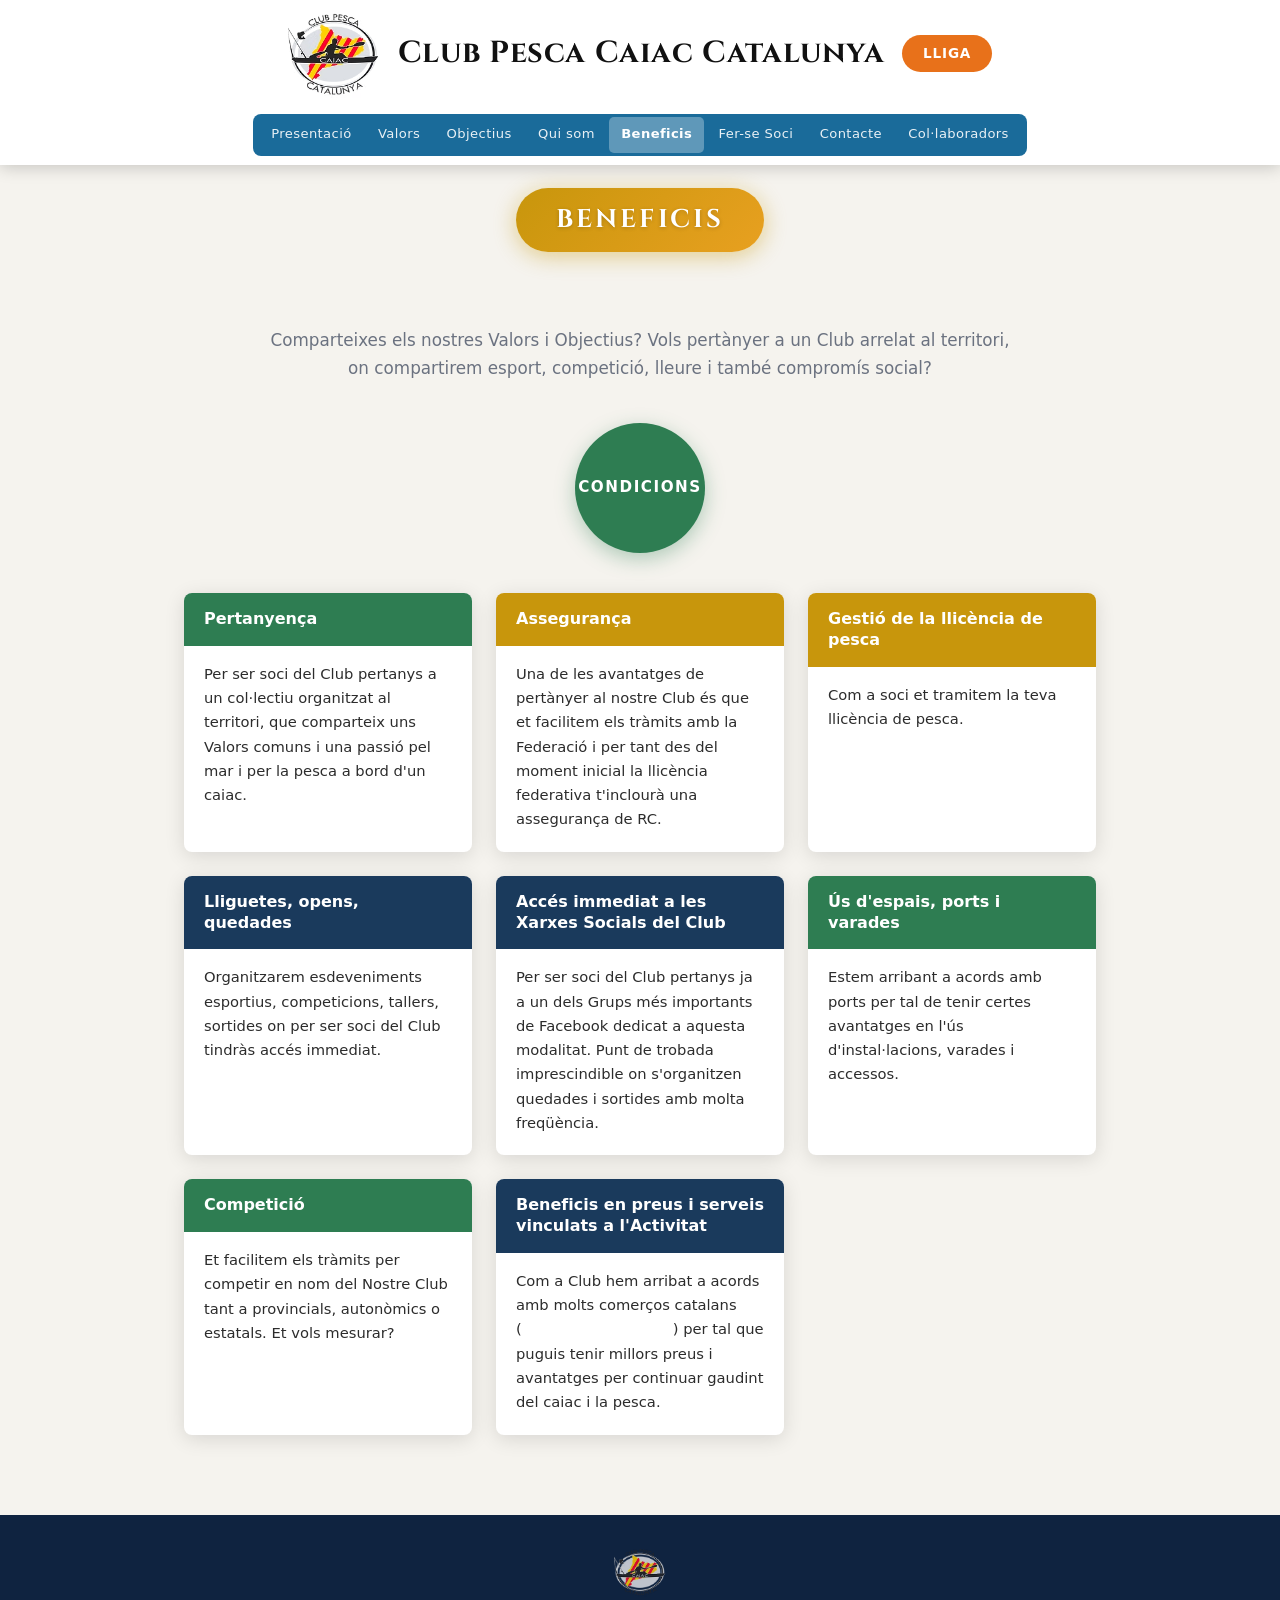
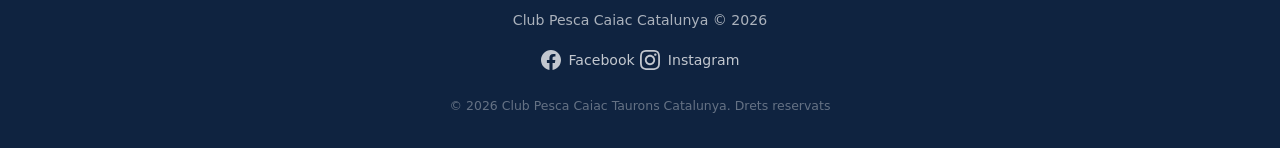
==== beneficis.html @ 797f1c05 "Initial commit — Club Pesca Caiac Catalunya web" ====
<!DOCTYPE html>
<html lang="ca">
<head>
  <meta charset="UTF-8" />
  <meta name="viewport" content="width=device-width, initial-scale=1.0" />
  <title>Beneficis — Club Pesca Caiac Catalunya</title>
  <link rel="stylesheet" href="assets/css/styles.css" />
</head>
<body>

  <div id="site-header"></div>

  <main class="page-main">
    <div class="page-banner" style="background-image: url('img/beneficis.jpg')">
      <div class="page-banner-overlay">
        <div class="container">
          <h1>Beneficis</h1>
        </div>
      </div>
    </div>

    <div class="container page-content">
      <p class="beneficis-intro">Comparteixes els nostres Valors i Objectius? Vols pertànyer a un Club arrelat al territori, on compartirem esport, competició, lleure i també compromís social?</p>

      <div class="condicions-btn-wrap">
        <a href="condicions.html" class="btn-condicions">CONDICIONS</a>
      </div>

      <div class="beneficis-grid">

        <div class="obj-card obj-card--secondary">
          <div class="obj-card-header">Pertanyença</div>
          <p>Per ser soci del Club pertanys a un col·lectiu organitzat al territori, que comparteix uns Valors comuns i una passió pel mar i per la pesca a bord d'un caiac.</p>
        </div>

        <div class="obj-card obj-card--accent">
          <div class="obj-card-header">Assegurança</div>
          <p>Una de les avantatges de pertànyer al nostre Club és que et facilitem els tràmits amb la Federació i per tant des del moment inicial la llicència federativa t'inclourà una assegurança de RC.</p>
        </div>

        <div class="obj-card obj-card--accent">
          <div class="obj-card-header">Gestió de la llicència de pesca</div>
          <p>Com a soci et tramitem la teva llicència de pesca.</p>
        </div>

        <div class="obj-card obj-card--primary">
          <div class="obj-card-header">Lliguetes, opens, quedades</div>
          <p>Organitzarem esdeveniments esportius, competicions, tallers, sortides on per ser soci del Club tindràs accés immediat.</p>
        </div>

        <div class="obj-card obj-card--primary">
          <div class="obj-card-header">Accés immediat a les Xarxes Socials del Club</div>
          <p>Per ser soci del Club pertanys ja a un dels Grups més importants de Facebook dedicat a aquesta modalitat. Punt de trobada imprescindible on s'organitzen quedades i sortides amb molta freqüència.</p>
        </div>

        <div class="obj-card obj-card--secondary">
          <div class="obj-card-header">Ús d'espais, ports i varades</div>
          <p>Estem arribant a acords amb ports per tal de tenir certes avantatges en l'ús d'instal·lacions, varades i accessos.</p>
        </div>

        <div class="obj-card obj-card--secondary">
          <div class="obj-card-header">Competició</div>
          <p>Et facilitem els tràmits per competir en nom del Nostre Club tant a provincials, autonòmics o estatals. Et vols mesurar?</p>
        </div>

        <div class="obj-card obj-card--primary">
          <div class="obj-card-header">Beneficis en preus i serveis vinculats a l'Activitat</div>
          <p>Com a Club hem arribat a acords amb molts comerços catalans (<a href="collaboradors.html" class="link-white">veure col·laboradors</a>) per tal que puguis tenir millors preus i avantatges per continuar gaudint del caiac i la pesca.</p>
        </div>

      </div>
    </div>
  </main>

  <div id="site-footer"></div>

  <script src="assets/js/components.js"></script>
  <script src="assets/js/script.js"></script>
</body>
</html>
---- assets/css/styles.css ----
/* =========================================================
   Variables & Reset
   ========================================================= */
:root {
  --color-primary:   #1a3a5c;
  --color-secondary: #2e7d52;
  --color-accent:    #c8960c;
  --color-dark:      #0f2340;
  --color-light:     #f5f3ee;
  --color-white:     #ffffff;
  --color-text:      #2c2c2c;
  --color-muted:     #6b7280;

  --header-h: 160px;
  --font-display: 'Cinzel', serif;
  --radius:   8px;
  --shadow:   0 4px 20px rgba(0,0,0,.12);
  --transition: .25s ease;

  --font-main: 'Segoe UI', system-ui, sans-serif;
}

*, *::before, *::after { box-sizing: border-box; margin: 0; padding: 0; }

html { scroll-behavior: smooth; font-size: 16px; }

body {
  font-family: var(--font-main);
  color: var(--color-text);
  background: var(--color-light);
  line-height: 1.7;
}

img { max-width: 100%; height: auto; display: block; }
a   { color: inherit; text-decoration: none; }

/* =========================================================
   Utility
   ========================================================= */
.container {
  max-width: 960px;
  margin: 0 auto;
  padding: 0 1.5rem;
}

.mt-2 { margin-top: 2rem; }

.link {
  color: var(--color-secondary);
  text-decoration: underline;
  text-underline-offset: 3px;
}
.link:hover { color: var(--color-primary); }

/* =========================================================
   Header & Nav
   ========================================================= */
#header {
  position: fixed;
  top: 0; left: 0; right: 0;
  z-index: 1000;
  background: #ffffff;
  box-shadow: 0 2px 16px rgba(0,0,0,.2);
}

/* Fila superior — fons blanc, logo + nom + botó */
.header-brand-row {
  background: #ffffff;
  display: flex;
  align-items: center;
  justify-content: center;
  gap: 1.1rem;
  padding: .6rem 2rem;
}

.logo-link { flex-shrink: 0; }
.logo { height: 88px; width: auto; }

.header-club-name {
  font-family: 'Cinzel', serif;
  font-size: 1.9rem;
  font-weight: 700;
  color: #111111;
  letter-spacing: .02em;
  line-height: 1;
}

.club-name  { display: none; }
.club-line1 { display: none; }
.club-line2 { display: none; }

.btn-lliga {
  flex-shrink: 0;
  display: inline-block;
  padding: .45rem 1.3rem;
  background: #e8711a;
  color: #ffffff;
  font-size: .85rem;
  font-weight: 700;
  letter-spacing: .06em;
  text-transform: uppercase;
  border-radius: 20px;
  white-space: nowrap;
  transition: background var(--transition);
}
.btn-lliga:hover { background: #c45e12; }

/* Hamburger (ocult en desktop) */
.nav-toggle {
  display: none;
  flex-direction: column;
  gap: 5px;
  background: none;
  border: none;
  cursor: pointer;
  padding: 6px;
  flex-shrink: 0;
}
.nav-toggle span {
  display: block;
  width: 26px; height: 2px;
  background: #333333;
  border-radius: 2px;
  transition: transform var(--transition), opacity var(--transition);
}
.nav-toggle[aria-expanded="true"] span:nth-child(1) { transform: translateY(7px) rotate(45deg); }
.nav-toggle[aria-expanded="true"] span:nth-child(2) { opacity: 0; }
.nav-toggle[aria-expanded="true"] span:nth-child(3) { transform: translateY(-7px) rotate(-45deg); }

/* Barra de navegació — píndola blava centrada, amplada automàtica */
#main-nav {
  background: #1a6b9a;
  border-radius: 8px;
  width: fit-content;
  margin: .4rem auto .55rem;
  padding: .2rem .4rem;
}

#main-nav ul {
  list-style: none;
  display: flex;
  gap: .15rem;
  flex-wrap: wrap;
  justify-content: center;
}

#main-nav a {
  display: block;
  padding: .42rem .75rem;
  color: rgba(255,255,255,.9);
  font-size: .82rem;
  font-weight: 500;
  letter-spacing: .03em;
  border-radius: 5px;
  transition: background var(--transition), color var(--transition);
  white-space: nowrap;
}

#main-nav a:hover {
  background: rgba(255,255,255,.22);
  color: #ffffff;
}

#main-nav a.active {
  background: rgba(255,255,255,.3);
  color: #ffffff;
  font-weight: 700;
}

/* =========================================================
   Sections — general
   ========================================================= */
.section {
  padding-bottom: 5rem;
}

.section--light { background: var(--color-light); }
.section--dark  { background: var(--color-primary); color: var(--color-white); }
.section--dark .card, .section--dark .benefici-item { color: var(--color-text); }

/* Section header (with or without image) */
.section-header {
  padding: 3rem 0 2.5rem;
  text-align: center;
}

.section-header h2 {
  font-size: clamp(1.8rem, 4vw, 2.6rem);
  font-weight: 700;
  letter-spacing: -.02em;
}

.section--light .section-header h2 { color: var(--color-primary); }
.section--dark  .section-header h2 { color: var(--color-white); }

/* Header with background image */
.section-header.has-image {
  position: relative;
  min-height: 200px;
  display: flex;
  align-items: flex-end;
  padding: 0;
  margin-bottom: 2.5rem;
}

.section-header-bg {
  position: absolute;
  inset: 0;
  background-size: cover;
  background-position: center;
  background-color: var(--color-dark);
}

.section-header-overlay {
  position: relative;
  width: 100%;
  padding: 2rem 2rem 1.5rem;
  background: linear-gradient(to top, rgba(10,25,50,.75) 0%, transparent 100%);
}

.section-header.has-image h2 {
  color: var(--color-white) !important;
  text-shadow: 0 2px 8px rgba(0,0,0,.5);
}

.section-intro {
  max-width: 700px;
  margin: 0 auto 2.5rem;
  text-align: center;
  font-size: 1.05rem;
}

/* =========================================================
   Hero Slider
   ========================================================= */
.hero {
  position: relative;
  min-height: 100vh;
  display: flex;
  align-items: center;
  justify-content: center;
  overflow: hidden;
  background-color: var(--color-dark);
}

/* Slides */
.slider {
  position: absolute;
  inset: 0;
}
.slide {
  position: absolute;
  inset: 0;
  background-size: cover;
  background-position: center;
  opacity: 0;
  transition: opacity 1.2s ease;
}
.slide.active { opacity: 1; }

.hero-overlay {
  position: absolute;
  inset: 0;
  background: linear-gradient(160deg, rgba(10,25,50,.65) 0%, rgba(10,50,30,.45) 100%);
  pointer-events: none;
}

/* Hero content */
.hero-content {
  position: relative;
  text-align: center;
  color: var(--color-white);
  padding: 2rem 1.5rem;
  z-index: 1;
}

.hero-logo {
  width: clamp(100px, 18vw, 180px);
  margin: 0 auto 1.5rem;
  filter: drop-shadow(0 4px 16px rgba(0,0,0,.5));
}

.hero-title {
  font-size: clamp(1.8rem, 5vw, 3.2rem);
  font-weight: 800;
  letter-spacing: -.02em;
  text-shadow: 0 3px 12px rgba(0,0,0,.5);
  margin-bottom: 1.75rem;
}

/* CTA buttons */
.hero-ctas {
  display: flex;
  flex-wrap: wrap;
  gap: 1rem;
  justify-content: center;
}

.btn-cta {
  display: inline-block;
  padding: .7rem 1.6rem;
  border-radius: 30px;
  font-weight: 700;
  font-size: .95rem;
  letter-spacing: .02em;
  transition: transform var(--transition), box-shadow var(--transition), filter var(--transition);
  box-shadow: 0 4px 16px rgba(0,0,0,.3);
}
.btn-cta:hover {
  transform: translateY(-2px);
  box-shadow: 0 8px 24px rgba(0,0,0,.35);
  filter: brightness(1.1);
}

.btn-cta--soci {
  background: #e0286a;
  color: var(--color-white);
}
.btn-cta--esdev {
  background: var(--color-accent);
  color: var(--color-white);
}

/* Slider nav */
.slider-nav {
  position: absolute;
  bottom: 2rem;
  left: 0; right: 0;
  display: flex;
  align-items: center;
  justify-content: center;
  gap: 1rem;
  z-index: 2;
}

.slider-prev,
.slider-next {
  background: rgba(255,255,255,.2);
  border: none;
  color: var(--color-white);
  font-size: 2rem;
  line-height: 1;
  width: 40px; height: 40px;
  border-radius: 50%;
  cursor: pointer;
  display: flex; align-items: center; justify-content: center;
  transition: background var(--transition);
  backdrop-filter: blur(4px);
}
.slider-prev:hover,
.slider-next:hover { background: rgba(255,255,255,.4); }

.slider-dots {
  display: flex;
  gap: .5rem;
  align-items: center;
}
.slider-dot {
  width: 10px; height: 10px;
  border-radius: 50%;
  background: rgba(255,255,255,.45);
  border: none;
  cursor: pointer;
  transition: background var(--transition), transform var(--transition);
  padding: 0;
}
.slider-dot.active {
  background: var(--color-white);
  transform: scale(1.3);
}

/* =========================================================
   Landing page
   ========================================================= */
.hero--compact {
  max-width: 960px;
  margin: var(--header-h) auto 0;
  border-radius: var(--radius);
  aspect-ratio: 560 / 222;
  min-height: 0;
}
@media (max-width: 768px) {
  .hero--compact {
    aspect-ratio: 560 / 222;
    border-radius: 0;
    min-height: 140px;
  }
}

.landing-wrap {
  display: grid;
  grid-template-columns: 1fr 290px;
  gap: 2rem;
  max-width: 960px;
  margin: 2rem auto;
  padding: 0 1.5rem;
  align-items: start;
}

/* Cards secció */
.landing-card {
  display: block;
  text-decoration: none;
  color: var(--color-text);
  background: var(--color-white);
  border-radius: var(--radius);
  box-shadow: var(--shadow);
  overflow: hidden;
  margin-bottom: 1.25rem;
  transition: transform var(--transition), box-shadow var(--transition);
}
.landing-card:hover {
  transform: translateY(-3px);
  box-shadow: 0 10px 28px rgba(0,0,0,.13);
}

.landing-card-header {
  padding: .8rem 1.25rem;
  font-weight: 800;
  font-size: 1.05rem;
  color: var(--color-white);
}
.landing-card-header--primary  { background: var(--color-primary); }
.landing-card-header--secondary { background: var(--color-secondary); }
.landing-card-header--accent    { background: var(--color-accent); }
.landing-card-header--dark      { background: #1a6b8a; }

.landing-card-body {
  padding: 1rem 1.25rem 1.25rem;
  font-size: .93rem;
  color: var(--color-muted);
  line-height: 1.6;
}

.landing-card-body--fb {
  display: flex;
  align-items: center;
  gap: 1rem;
}
.fb-icon {
  width: 40px; height: 40px;
  color: #1877f2;
  flex-shrink: 0;
}

/* Sidebar */
.landing-sidebar {
  display: flex;
  flex-direction: column;
  gap: 1rem;
  position: sticky;
  top: calc(var(--header-h) + 1rem);
}

.btn-cta--block {
  display: block;
  text-align: center;
  border-radius: var(--radius);
  padding: .85rem 1rem;
  font-size: .95rem;
}

.sidebar-calendar {
  border-radius: var(--radius);
  overflow: hidden;
  box-shadow: var(--shadow);
  background: var(--color-white);
}

/* Preguntan's */
.preguntes-section {
  background: var(--color-primary);
  padding: 3rem 0;
  margin-top: 1rem;
}

.preguntes-title {
  color: var(--color-white);
  font-size: 1.5rem;
  font-weight: 800;
  margin-bottom: 1.5rem;
}

.preguntes-form-wrap {
  max-width: 480px;
}

.preguntes-section input,
.preguntes-section textarea {
  background: rgba(255,255,255,.1);
  border-color: rgba(255,255,255,.25);
  color: var(--color-white);
}
.preguntes-section input::placeholder,
.preguntes-section textarea::placeholder { color: rgba(255,255,255,.5); }
.preguntes-section input:focus,
.preguntes-section textarea:focus {
  border-color: var(--color-accent);
  box-shadow: 0 0 0 3px rgba(200,150,12,.25);
}

@media (max-width: 768px) {
  .landing-wrap {
    grid-template-columns: 1fr;
  }
  .landing-sidebar {
    position: static;
  }
}

/* =========================================================
   Pàgines internes
   ========================================================= */
.page-main {
  padding-top: var(--header-h);
  min-height: calc(100vh - 200px);
  max-width: 960px;
  margin: 0 auto;
}

.page-banner {
  padding: 1.75rem 0 1.6rem;
}
.page-banner-overlay {
  width: 100%;
  text-align: center;
}
.page-banner h1 {
  display: inline-block;
  font-family: 'Cinzel', serif;
  font-size: clamp(1.1rem, 2.5vw, 1.6rem);
  font-weight: 700;
  letter-spacing: .12em;
  text-transform: uppercase;
  color: #ffffff;
  background: linear-gradient(135deg, var(--color-accent) 0%, #e8a020 100%);
  border-radius: 50px;
  padding: .65rem 2.5rem;
  box-shadow: 0 4px 22px rgba(200,150,12,.45), 0 0 0 3px rgba(255,255,255,.12);
  text-shadow: 0 1px 4px rgba(0,0,0,.2);
}

.page-content {
  padding: 3rem 1.5rem 5rem;
}

/* =========================================================
   Cards (Valors)
   ========================================================= */
.cards-grid {
  display: grid;
  grid-template-columns: repeat(auto-fit, minmax(220px, 1fr));
  gap: 1.5rem;
}

.card {
  background: var(--color-white);
  border-radius: var(--radius);
  padding: 2rem 1.5rem;
  box-shadow: var(--shadow);
  text-align: center;
  transition: transform var(--transition), box-shadow var(--transition);
}
.card:hover { transform: translateY(-4px); box-shadow: 0 8px 28px rgba(0,0,0,.15); }

.card-icon { font-size: 2.5rem; margin-bottom: 1rem; }
.card h3   { font-size: 1.1rem; margin-bottom: .5rem; color: var(--color-primary); }
.card p    { font-size: .9rem; color: var(--color-muted); }

/* =========================================================
   Valors — visual
   ========================================================= */
.valors-visual {
  position: relative;
  width: 320px;
  height: 320px;
  margin: 1rem auto 2.5rem;
}

.valors-ring {
  position: absolute;
  border-radius: 50%;
  top: 50%; left: 50%;
  transform: translate(-50%, -50%);
  border: 2px solid rgba(255,255,255,.2);
}
.valors-ring--outer {
  width: 310px; height: 310px;
  border-style: dashed;
  animation: spin 30s linear infinite;
}
.valors-ring--mid {
  width: 220px; height: 220px;
  border-color: rgba(200,150,12,.35);
}

@keyframes spin { to { transform: translate(-50%, -50%) rotate(360deg); } }

.valors-center {
  position: absolute;
  top: 50%; left: 50%;
  transform: translate(-50%, -50%);
  width: 130px; height: 130px;
  background: var(--color-secondary);
  border-radius: 50%;
  display: flex;
  flex-direction: column;
  align-items: center;
  justify-content: center;
  gap: .3rem;
  box-shadow: 0 0 0 6px rgba(46,125,82,.25), 0 8px 28px rgba(0,0,0,.3);
}
.valors-icon  { font-size: 2rem; line-height: 1; }
.valors-label { font-size: .7rem; font-weight: 800; letter-spacing: .12em; color: var(--color-white); }

.valors-satellite {
  position: absolute;
  width: 52px; height: 52px;
  background: var(--color-primary);
  border: 2px solid var(--color-accent);
  border-radius: 50%;
  display: flex; align-items: center; justify-content: center;
  font-size: 1.3rem;
  box-shadow: 0 4px 14px rgba(0,0,0,.3);
  top: 50%; left: 50%;
}
/* Posicions dels 6 satèl·lits (radi ~130px) */
.valors-sat--1 { transform: translate(-50%,-50%) translate(0,   -130px); }
.valors-sat--2 { transform: translate(-50%,-50%) translate(113px, -65px); }
.valors-sat--3 { transform: translate(-50%,-50%) translate(113px,  65px); }
.valors-sat--4 { transform: translate(-50%,-50%) translate(0,    130px); }
.valors-sat--5 { transform: translate(-50%,-50%) translate(-113px, 65px); }
.valors-sat--6 { transform: translate(-50%,-50%) translate(-113px,-65px); }

/* Botó DECÀLEG esfera */
.decaleg-btn-wrap {
  text-align: center;
  padding: 2rem 0 1rem;
}

.btn-decaleg {
  display: inline-flex;
  align-items: center;
  justify-content: center;
  width: 150px; height: 150px;
  border-radius: 50%;
  background: var(--color-accent);
  color: var(--color-white);
  font-size: 1rem;
  font-weight: 800;
  letter-spacing: .1em;
  text-decoration: none;
  box-shadow: 0 6px 24px rgba(200,150,12,.4);
  transition: transform var(--transition), box-shadow var(--transition), background var(--transition);
}
.btn-decaleg:hover {
  background: #a97a08;
  transform: scale(1.08);
  box-shadow: 0 10px 32px rgba(200,150,12,.5);
}

/* Pàgina decàleg */
.decaleg-page-content {
  max-width: 800px;
  margin: 0 auto;
}

.decaleg-section-title {
  font-size: clamp(1.4rem, 3vw, 1.9rem);
  font-weight: 800;
  color: var(--color-primary);
  margin-bottom: 2rem;
  padding-bottom: .6rem;
  border-bottom: 3px solid var(--color-accent);
}

.decaleg-group {
  margin-bottom: 2.5rem;
  background: var(--color-white);
  border-radius: var(--radius);
  box-shadow: var(--shadow);
  overflow: hidden;
}

.decaleg-group-title {
  background: var(--color-primary);
  color: var(--color-white);
  font-size: 1rem;
  font-weight: 700;
  padding: .85rem 1.5rem;
  letter-spacing: .02em;
}

.decaleg-ol {
  padding: 1.25rem 1.5rem 1.5rem 3rem;
  display: flex;
  flex-direction: column;
  gap: .85rem;
}

.decaleg-ol li {
  font-size: .97rem;
  line-height: 1.65;
  color: var(--color-text);
}

/* Llista DECÀLEG en secció — Valors (scattered 3×3) */
.decaleg-list {
  list-style: none;
  display: grid;
  grid-template-columns: repeat(3, 1fr);
  gap: 1.4rem;
  margin: 1.5rem auto 2.5rem;
}

.decaleg-list li {
  display: flex;
  flex-direction: column;
  border-radius: var(--radius);
  overflow: hidden;
  box-shadow: 0 6px 22px rgba(0,0,0,.16);
  transition: transform .35s ease, box-shadow .35s ease, z-index 0s;
  position: relative;
  z-index: 1;
}
.decaleg-list li::before { display: none; }

/* Rotació individual — "cartes llançades" */
.decaleg-list li:nth-child(1) { transform: rotate(-4deg)   translate(-4px, -3px); }
.decaleg-list li:nth-child(2) { transform: rotate(2.5deg)  translate( 3px, -6px); }
.decaleg-list li:nth-child(3) { transform: rotate(-3deg)   translate( 5px, -2px); }
.decaleg-list li:nth-child(4) { transform: rotate(3.5deg)  translate(-6px,  4px); }
.decaleg-list li:nth-child(6) { transform: rotate(-2.5deg) translate( 6px,  3px); }
.decaleg-list li:nth-child(7) { transform: rotate(4deg)    translate(-3px,  5px); }
.decaleg-list li:nth-child(8) { transform: rotate(-3.5deg) translate( 2px,  6px); }
.decaleg-list li:nth-child(9) { transform: rotate(2deg)    translate( 5px,  3px); }

/* Hover — s'enderessa i s'aixeca */
.decaleg-list li:not(.decaleg-center):hover {
  transform: rotate(0deg) translateY(-10px) scale(1.04);
  box-shadow: 0 16px 36px rgba(0,0,0,.22);
  z-index: 10;
}

/* Centre — esfera Decàleg */
.decaleg-list li.decaleg-center {
  background: none;
  box-shadow: none;
  overflow: visible;
  display: flex;
  align-items: center;
  justify-content: center;
  transform: none !important;
}
.decaleg-list li.decaleg-center:hover {
  box-shadow: none !important;
  transform: scale(1.1) !important;
}

.decaleg-list li > div {
  display: flex;
  flex-direction: column;
  height: 100%;
}

.decaleg-item-title {
  padding: .75rem 1.1rem;
  font-weight: 700;
  font-size: .88rem;
  color: #ffffff;
  line-height: 1.3;
}

.decaleg-item-text {
  background: var(--color-white);
  padding: .85rem 1.1rem 1rem;
  font-size: .83rem;
  color: var(--color-text);
  line-height: 1.6;
  flex: 1;
}

/* Colors — posició 5 és el centre, se salta */
.decaleg-list li:nth-child(1) .decaleg-item-title { background: #1a6b9a; }
.decaleg-list li:nth-child(2) .decaleg-item-title { background: #2e7d52; }
.decaleg-list li:nth-child(3) .decaleg-item-title { background: #c07d15; }
.decaleg-list li:nth-child(4) .decaleg-item-title { background: #00778a; }
.decaleg-list li:nth-child(6) .decaleg-item-title { background: #7b3f9e; }
.decaleg-list li:nth-child(7) .decaleg-item-title { background: #c0392b; }
.decaleg-list li:nth-child(8) .decaleg-item-title { background: #6d4c24; }
.decaleg-list li:nth-child(9) .decaleg-item-title { background: #1a3a5c; }

/* Mòbil: columna única sense rotació */
@media (max-width: 640px) {
  .decaleg-list { grid-template-columns: 1fr; }
  .decaleg-list li:nth-child(n) { transform: none; }
  .decaleg-list li.decaleg-center { order: -1; }
}

/* =========================================================
   Objectius
   ========================================================= */
.objectius-grid {
  display: grid;
  grid-template-columns: repeat(auto-fit, minmax(280px, 1fr));
  gap: 1.5rem;
}

.obj-card {
  background: var(--color-white);
  border-radius: var(--radius);
  box-shadow: var(--shadow);
  overflow: hidden;
  transition: transform var(--transition), box-shadow var(--transition);
}
.obj-card:hover {
  transform: translateY(-4px);
  box-shadow: 0 10px 28px rgba(0,0,0,.14);
}

.obj-card-header {
  padding: 1rem 1.25rem;
  font-weight: 700;
  font-size: 1rem;
  color: var(--color-white);
  line-height: 1.3;
}
.obj-card--primary .obj-card-header { background: var(--color-primary); }
.obj-card--secondary .obj-card-header { background: var(--color-secondary); }
.obj-card--accent .obj-card-header { background: var(--color-accent); }

.obj-card p {
  padding: 1rem 1.25rem 1.25rem;
  font-size: .92rem;
  color: var(--color-text);
  line-height: 1.65;
}

/* =========================================================
   Qui som — mosaic
   ========================================================= */
.team-mosaic {
  display: grid;
  grid-template-columns: repeat(auto-fit, minmax(280px, 1fr));
  gap: 1.75rem;
}

.team-card {
  border-radius: var(--radius);
  overflow: hidden;
  box-shadow: var(--shadow);
  display: flex;
  flex-direction: column;
  transition: transform var(--transition), box-shadow var(--transition);
}
.team-card:hover {
  transform: translateY(-4px);
  box-shadow: 0 12px 32px rgba(0,0,0,.16);
}

.team-photo {
  height: 280px;
  background-size: cover;
  background-position: center top;
  background-color: var(--color-dark);
}

.team-info {
  background: var(--color-accent);
  padding: 1.1rem 1.25rem 1.25rem;
  flex: 1;
}

.team-role {
  font-weight: 800;
  font-size: 1.05rem;
  color: var(--color-white);
  margin-bottom: .2rem;
}

.team-name {
  font-size: .9rem;
  color: rgba(255,255,255,.85);
  margin-bottom: .5rem;
  font-style: italic;
}

.team-info p {
  font-size: .88rem;
  color: rgba(255,255,255,.9);
  line-height: 1.6;
}

/* =========================================================
   Qui som — equip (legacy, pot eliminar-se)
   ========================================================= */
.content-block {
  max-width: 780px;
  margin: 0 auto;
  font-size: 1.02rem;
}
.content-block p + p,
.content-block p + h3,
.content-block h3 + ol { margin-top: 1.25rem; }
.content-block h3 {
  font-size: 1.05rem;
  color: var(--color-primary);
  font-weight: 700;
}
.section--dark .content-block { opacity: .92; }

.presentacio-list {
  padding-left: 1.4rem;
  display: flex;
  flex-direction: column;
  gap: .6rem;
  margin-top: .75rem;
}
.presentacio-list li { line-height: 1.6; }

.presentacio-coda {
  margin-top: 2rem !important;
  font-weight: 600;
  color: var(--color-secondary);
}
.presentacio-firma {
  margin-top: .75rem !important;
  font-size: .95rem;
  border-left: 3px solid var(--color-accent);
  padding-left: .85rem;
  line-height: 1.6;
}

.video-wrap {
  max-width: 640px;
  margin: 2.5rem auto 0;
}
.video-responsive {
  position: relative;
  padding-bottom: 56.25%;
  height: 0;
  border-radius: var(--radius);
  overflow: hidden;
  box-shadow: var(--shadow);
}
.video-responsive iframe {
  position: absolute;
  inset: 0;
  width: 100%;
  height: 100%;
}

.team-grid {
  display: grid;
  grid-template-columns: repeat(auto-fit, minmax(180px, 1fr));
  gap: 1.5rem;
  margin-top: 2.5rem;
}

.team-card {
  text-align: center;
}
.team-card img {
  width: 120px; height: 120px;
  border-radius: 50%;
  object-fit: cover;
  margin: 0 auto .75rem;
  border: 3px solid var(--color-accent);
}
.team-card h4 { font-size: 1rem; margin-bottom: .2rem; }
.team-card p  { font-size: .85rem; opacity: .75; }

/* =========================================================
   Beneficis
   ========================================================= */
.beneficis-intro {
  max-width: 750px;
  margin: 0 auto 2.5rem;
  text-align: center;
  font-size: 1.05rem;
  color: var(--color-muted);
}

.beneficis-grid {
  display: grid;
  grid-template-columns: repeat(auto-fit, minmax(260px, 1fr));
  gap: 1.5rem;
}

.condicions-btn-wrap {
  text-align: center;
  margin: 0 0 2.5rem;
}

.btn-condicions {
  display: inline-flex;
  align-items: center;
  justify-content: center;
  width: 130px; height: 130px;
  border-radius: 50%;
  background: var(--color-secondary);
  color: var(--color-white);
  font-size: .95rem;
  font-weight: 800;
  letter-spacing: .1em;
  text-decoration: none;
  box-shadow: 0 6px 20px rgba(46,125,82,.35);
  transition: transform var(--transition), box-shadow var(--transition), background var(--transition);
}
.btn-condicions:hover {
  background: #256944;
  transform: scale(1.08);
  box-shadow: 0 10px 28px rgba(46,125,82,.45);
}

/* =========================================================
   Condicions
   ========================================================= */
.condicions-block {
  max-width: 780px;
  margin: 0 auto;
}

.condicions-section {
  margin-bottom: 2.5rem;
}

.condicions-section h2 {
  font-size: 1.15rem;
  font-weight: 800;
  color: var(--color-primary);
  margin-bottom: .9rem;
  padding-bottom: .4rem;
  border-bottom: 2px solid var(--color-accent);
  display: inline-block;
}

.condicions-ol {
  padding-left: 1.4rem;
  display: flex;
  flex-direction: column;
  gap: .5rem;
}

.condicions-ul {
  list-style: none;
  display: flex;
  flex-direction: column;
  gap: .65rem;
}

.condicions-ul li {
  display: flex;
  align-items: flex-start;
  gap: .65rem;
  font-size: .97rem;
  line-height: 1.6;
}

.condicions-ul li::before {
  content: '';
  display: inline-block;
  width: 7px; height: 7px;
  border-radius: 50%;
  background: var(--color-secondary);
  flex-shrink: 0;
  margin-top: .55rem;
}

.condicions-back {
  margin-top: 3rem;
}

.link-white {
  color: rgba(255,255,255,.85);
  text-decoration: underline;
  text-underline-offset: 3px;
}
.link-white:hover { color: var(--color-white); }

/* =========================================================
   Fer-se Soci — taula de preus
   ========================================================= */
.preus-bloc {
  margin-bottom: 3rem;
}
.preus-bloc p {
  margin-bottom: .9rem;
  font-size: .95rem;
  line-height: 1.7;
}

.preus-taula-wrap {
  overflow-x: auto;
  margin-bottom: .6rem;
}

.preus-taula {
  width: 100%;
  border-collapse: collapse;
  font-size: .92rem;
  box-shadow: var(--shadow);
  border-radius: var(--radius);
  overflow: hidden;
}
.preus-taula thead tr {
  background: var(--color-primary);
  color: #fff;
}
.preus-taula th {
  padding: .75rem 1rem;
  text-align: left;
  font-weight: 700;
  font-size: .85rem;
  letter-spacing: .03em;
}
.preus-taula td {
  padding: .65rem 1rem;
  border-bottom: 1px solid rgba(0,0,0,.07);
}
.preus-taula tbody tr:nth-child(odd)  { background: #fff; }
.preus-taula tbody tr:nth-child(even) { background: #f7f9fb; }
.preus-taula tbody tr:hover           { background: #eef4fa; }
.preus-total td {
  font-weight: 700;
  color: var(--color-primary);
  background: #e8f0f8 !important;
  border-top: 2px solid var(--color-primary);
}

.preus-nota {
  font-size: .82rem;
  color: var(--color-muted);
  font-style: italic;
  margin-bottom: 1.5rem !important;
}

.preus-subtitol {
  font-size: 1rem;
  font-weight: 800;
  color: var(--color-primary);
  text-transform: uppercase;
  letter-spacing: .04em;
  margin: 1.5rem 0 .75rem;
  padding-bottom: .35rem;
  border-bottom: 2px solid var(--color-accent);
  display: inline-block;
}

.preus-pagament {
  background: #f0f6ff;
  border-left: 4px solid var(--color-primary);
  border-radius: 0 var(--radius) var(--radius) 0;
  padding: 1.25rem 1.5rem;
  margin-top: 1.5rem;
}
.preus-pagament .preus-subtitol { margin-top: 0; }

.preus-passos {
  padding-left: 1.4rem;
  display: flex;
  flex-direction: column;
  gap: .55rem;
  margin-top: .5rem;
}
.preus-passos li {
  font-size: .9rem;
  line-height: 1.6;
  color: var(--color-text);
}

/* =========================================================
   Forms
   ========================================================= */
form { max-width: 700px; margin: 0 auto; }

.form-row {
  display: grid;
  grid-template-columns: 1fr 1fr;
  gap: 1rem;
}

.form-group {
  display: flex;
  flex-direction: column;
  gap: .35rem;
  margin-bottom: 1rem;
}

label {
  font-size: .88rem;
  font-weight: 600;
  color: inherit;
  opacity: .85;
}

input, select, textarea {
  width: 100%;
  padding: .65rem .9rem;
  border: 1.5px solid rgba(0,0,0,.18);
  border-radius: 6px;
  font-family: inherit;
  font-size: .95rem;
  background: var(--color-white);
  color: var(--color-text);
  transition: border-color var(--transition), box-shadow var(--transition);
}
.section--dark input,
.section--dark textarea {
  border-color: rgba(255,255,255,.25);
  background: rgba(255,255,255,.08);
  color: var(--color-white);
}
.section--dark input::placeholder,
.section--dark textarea::placeholder { color: rgba(255,255,255,.5); }

input:focus, select:focus, textarea:focus {
  outline: none;
  border-color: var(--color-secondary);
  box-shadow: 0 0 0 3px rgba(46,125,82,.2);
}

textarea { resize: vertical; min-height: 100px; }

.form-legend {
  font-size: .95rem;
  font-weight: 600;
  margin-bottom: 1.25rem;
  opacity: .8;
}

.input-prefix-wrap {
  display: flex;
  align-items: stretch;
}
.input-prefix {
  display: flex;
  align-items: center;
  padding: 0 .75rem;
  background: rgba(0,0,0,.06);
  border: 1.5px solid rgba(0,0,0,.18);
  border-right: none;
  border-radius: 6px 0 0 6px;
  font-size: .9rem;
  white-space: nowrap;
  color: var(--color-text);
}
.section--dark .input-prefix {
  background: rgba(255,255,255,.1);
  border-color: rgba(255,255,255,.25);
  color: var(--color-white);
}
.input-prefix-wrap input {
  border-radius: 0 6px 6px 0;
}

.radio-group {
  display: flex;
  flex-wrap: wrap;
  gap: 1rem;
  margin-top: .25rem;
}
.radio-label {
  display: flex;
  align-items: center;
  gap: .45rem;
  font-weight: 400;
  font-size: .95rem;
  cursor: pointer;
  opacity: 1;
}
.radio-label input[type="radio"] {
  width: auto;
  accent-color: var(--color-secondary);
}

.form-check {
  flex-direction: row;
  align-items: flex-start;
  gap: .6rem;
}
.form-check input[type="checkbox"] {
  width: auto;
  margin-top: .3rem;
  flex-shrink: 0;
  accent-color: var(--color-secondary);
}
.form-check label { font-weight: 400; font-size: .88rem; opacity: 1; }

.form-actions { margin-top: .5rem; }

.form-status {
  margin-top: 1rem;
  padding: .75rem 1rem;
  border-radius: var(--radius);
  font-size: .9rem;
  display: none;
}
.form-status.success { background: #d1fae5; color: #065f46; display: block; }
.form-status.error   { background: #fee2e2; color: #991b1b; display: block; }

/* =========================================================
   Buttons
   ========================================================= */
.btn {
  display: inline-flex;
  align-items: center;
  gap: .5rem;
  padding: .7rem 1.8rem;
  border: none;
  border-radius: 6px;
  font-family: inherit;
  font-size: .95rem;
  font-weight: 600;
  cursor: pointer;
  transition: background var(--transition), transform var(--transition);
}
.btn--primary {
  background: var(--color-secondary);
  color: var(--color-white);
}
.btn--primary:hover {
  background: #256944;
  transform: translateY(-1px);
}
.btn:active { transform: translateY(0); }

/* =========================================================
   Col·laboradors — text informatiu
   ========================================================= */
.collab-cards {
  display: grid;
  grid-template-columns: 1fr 1fr;
  gap: 1.5rem;
  margin-bottom: 2rem;
}

.collab-card {
  border-radius: var(--radius);
  overflow: hidden;
  box-shadow: var(--shadow);
  background: var(--color-white);
  display: flex;
  flex-direction: column;
  padding: 1.75rem 1.5rem 1.5rem;
  gap: .75rem;
  transition: transform var(--transition), box-shadow var(--transition);
}
.collab-card:hover {
  transform: translateY(-3px);
  box-shadow: 0 10px 28px rgba(0,0,0,.13);
}

.collab-card--club { border-top: 4px solid var(--color-primary); }
.collab-card--biz  { border-top: 4px solid var(--color-secondary); }

.collab-card-icon {
  font-size: 2.2rem;
  line-height: 1;
}

.collab-card h3 {
  font-size: 1.05rem;
  font-weight: 800;
  color: var(--color-primary);
  line-height: 1.3;
}
.collab-card--biz h3 { color: var(--color-secondary); }

.collab-card p {
  font-size: .93rem;
  color: var(--color-text);
  line-height: 1.7;
  margin: 0;
}

.collab-coda {
  font-weight: 600;
  color: var(--color-muted) !important;
  font-style: italic;
}

.collab-cta {
  display: flex;
  align-items: center;
  gap: 1.25rem;
  background: #eef4ff;
  border-radius: var(--radius);
  padding: 1.25rem 1.75rem;
  margin-bottom: 2.5rem;
}
.collab-cta p {
  font-size: 1rem;
  font-weight: 700;
  color: var(--color-primary);
  margin: 0;
  flex: 1;
}

.collab-divider {
  display: flex;
  align-items: center;
  gap: 1rem;
  margin-bottom: 2rem;
  color: var(--color-muted);
  font-size: .82rem;
  font-weight: 600;
  letter-spacing: .08em;
  text-transform: uppercase;
}
.collab-divider::before,
.collab-divider::after {
  content: '';
  flex: 1;
  height: 1px;
  background: rgba(0,0,0,.12);
}

.collab-cards--es .collab-card {
  opacity: .85;
}
.collab-cards--es .collab-card h3 {
  font-size: .98rem;
}

.collab-linia {
  margin-top: 2.5rem;
  padding-top: 2rem;
  border-top: 1px solid rgba(0,0,0,.1);
  font-size: .95rem;
  color: var(--color-muted);
  font-style: italic;
  margin-bottom: 1.75rem;
}

.clubs-logos {
  display: flex;
  flex-wrap: wrap;
  gap: 2rem;
  justify-content: center;
  align-items: center;
  padding: 1.5rem 0 2rem;
}

.club-logo-item img {
  height: 72px;
  width: auto;
  max-width: 160px;
  object-fit: contain;
  opacity: .85;
  transition: opacity var(--transition), transform var(--transition);
  filter: none;
}

.club-logo-item:hover img {
  opacity: 1;
  transform: scale(1.06);
}

@media (max-width: 640px) {
  .collab-cards { grid-template-columns: 1fr; }
  .collab-cta { flex-direction: column; align-items: flex-start; }
}

/* =========================================================
   Contacte
   ========================================================= */
.contacte-grid {
  display: grid;
  grid-template-columns: 1fr 1fr;
  gap: 3rem;
  align-items: start;
}

.contacte-info h3 { font-size: 1.15rem; margin-bottom: 1rem; color: var(--color-primary); }

.contact-list { list-style: none; display: flex; flex-direction: column; gap: .75rem; }
.contact-list li {
  display: flex;
  align-items: flex-start;
  gap: .65rem;
  font-size: .95rem;
}
.contact-icon { font-size: 1.1rem; flex-shrink: 0; }

.calendar-wrapper {
  margin-top: .75rem;
  border-radius: var(--radius);
  overflow: hidden;
  box-shadow: var(--shadow);
}

.contacte-form-wrap h3 { font-size: 1.15rem; margin-bottom: 1.25rem; color: var(--color-primary); }
.contacte-form-wrap form { max-width: 100%; }

/* =========================================================
   Col·laboradors
   ========================================================= */
.collaboradors-grid {
  display: flex;
  flex-wrap: wrap;
  gap: 2rem;
  justify-content: center;
}

.collaborador {
  display: flex;
  flex-direction: column;
  align-items: center;
  gap: .6rem;
  text-align: center;
}
.collaborador img {
  width: 140px; height: 80px;
  object-fit: contain;
  filter: brightness(0) invert(1);
  opacity: .8;
  transition: opacity var(--transition);
}
.collaborador:hover img { opacity: 1; }
.collaborador p { font-size: .85rem; color: rgba(255,255,255,.7); }

/* =========================================================
   Enllaços
   ========================================================= */
.enlaces-list {
  list-style: none;
  display: flex;
  flex-direction: column;
  gap: .75rem;
  max-width: 500px;
  margin: 0 auto;
}
.enlaces-list li {
  background: var(--color-white);
  border-radius: var(--radius);
  box-shadow: var(--shadow);
}
.enlaces-list a {
  display: block;
  padding: .85rem 1.25rem;
  color: var(--color-primary);
  font-weight: 500;
  border-left: 4px solid var(--color-accent);
  border-radius: 0 var(--radius) var(--radius) 0;
  transition: background var(--transition);
}
.enlaces-list a:hover { background: rgba(0,0,0,.03); }

/* =========================================================
   Footer
   ========================================================= */
footer {
  background: var(--color-dark);
  color: rgba(255,255,255,.65);
  padding: 2rem 0;
  text-align: center;
}

.footer-inner {
  display: flex;
  flex-direction: column;
  align-items: center;
  gap: .75rem;
}

.footer-logo {
  height: 50px;
  width: auto;
  opacity: .85;
}

footer p { font-size: .88rem; }
.footer-credits { font-size: .78rem; opacity: .55; }

.footer-social { margin: .25rem 0; }
.social-link {
  display: inline-flex;
  align-items: center;
  gap: .5rem;
  color: rgba(255,255,255,.75);
  font-size: .88rem;
  transition: color var(--transition);
}
.social-link:hover { color: var(--color-white); }

/* =========================================================
   Responsive
   ========================================================= */
@media (max-width: 900px) {
  .contacte-grid { grid-template-columns: 1fr; }
  .form-row { grid-template-columns: 1fr; }
}

@media (max-width: 768px) {
  :root { --header-h: 74px; }

  .header-brand-row { padding: .5rem 1rem; gap: .75rem; }
  .logo { height: 52px; }
  .header-club-name { font-size: 1.1rem; }
  .btn-lliga { padding: .35rem .85rem; font-size: .75rem; }
  .nav-toggle { display: flex; }

  #main-nav {
    position: fixed;
    top: var(--header-h);
    left: 0; right: 0;
    width: 100%;
    border-radius: 0;
    margin: 0;
    background: var(--color-dark);
    padding: 1rem 1.5rem 1.5rem;
    transform: translateY(-110%);
    opacity: 0;
    transition: transform .3s ease, opacity .3s ease;
    pointer-events: none;
  }

  #main-nav.open {
    transform: translateY(0);
    opacity: 1;
    pointer-events: all;
  }

  #main-nav ul {
    flex-direction: column;
    gap: .25rem;
    justify-content: unset;
  }

  #main-nav a {
    font-size: .95rem;
    padding: .65rem .75rem;
    color: rgba(255,255,255,.85);
  }

  .section-header.has-image { min-height: 150px; }
}

@media (max-width: 480px) {
  .cards-grid { grid-template-columns: 1fr; }
  .beneficis-grid { grid-template-columns: 1fr; }
}
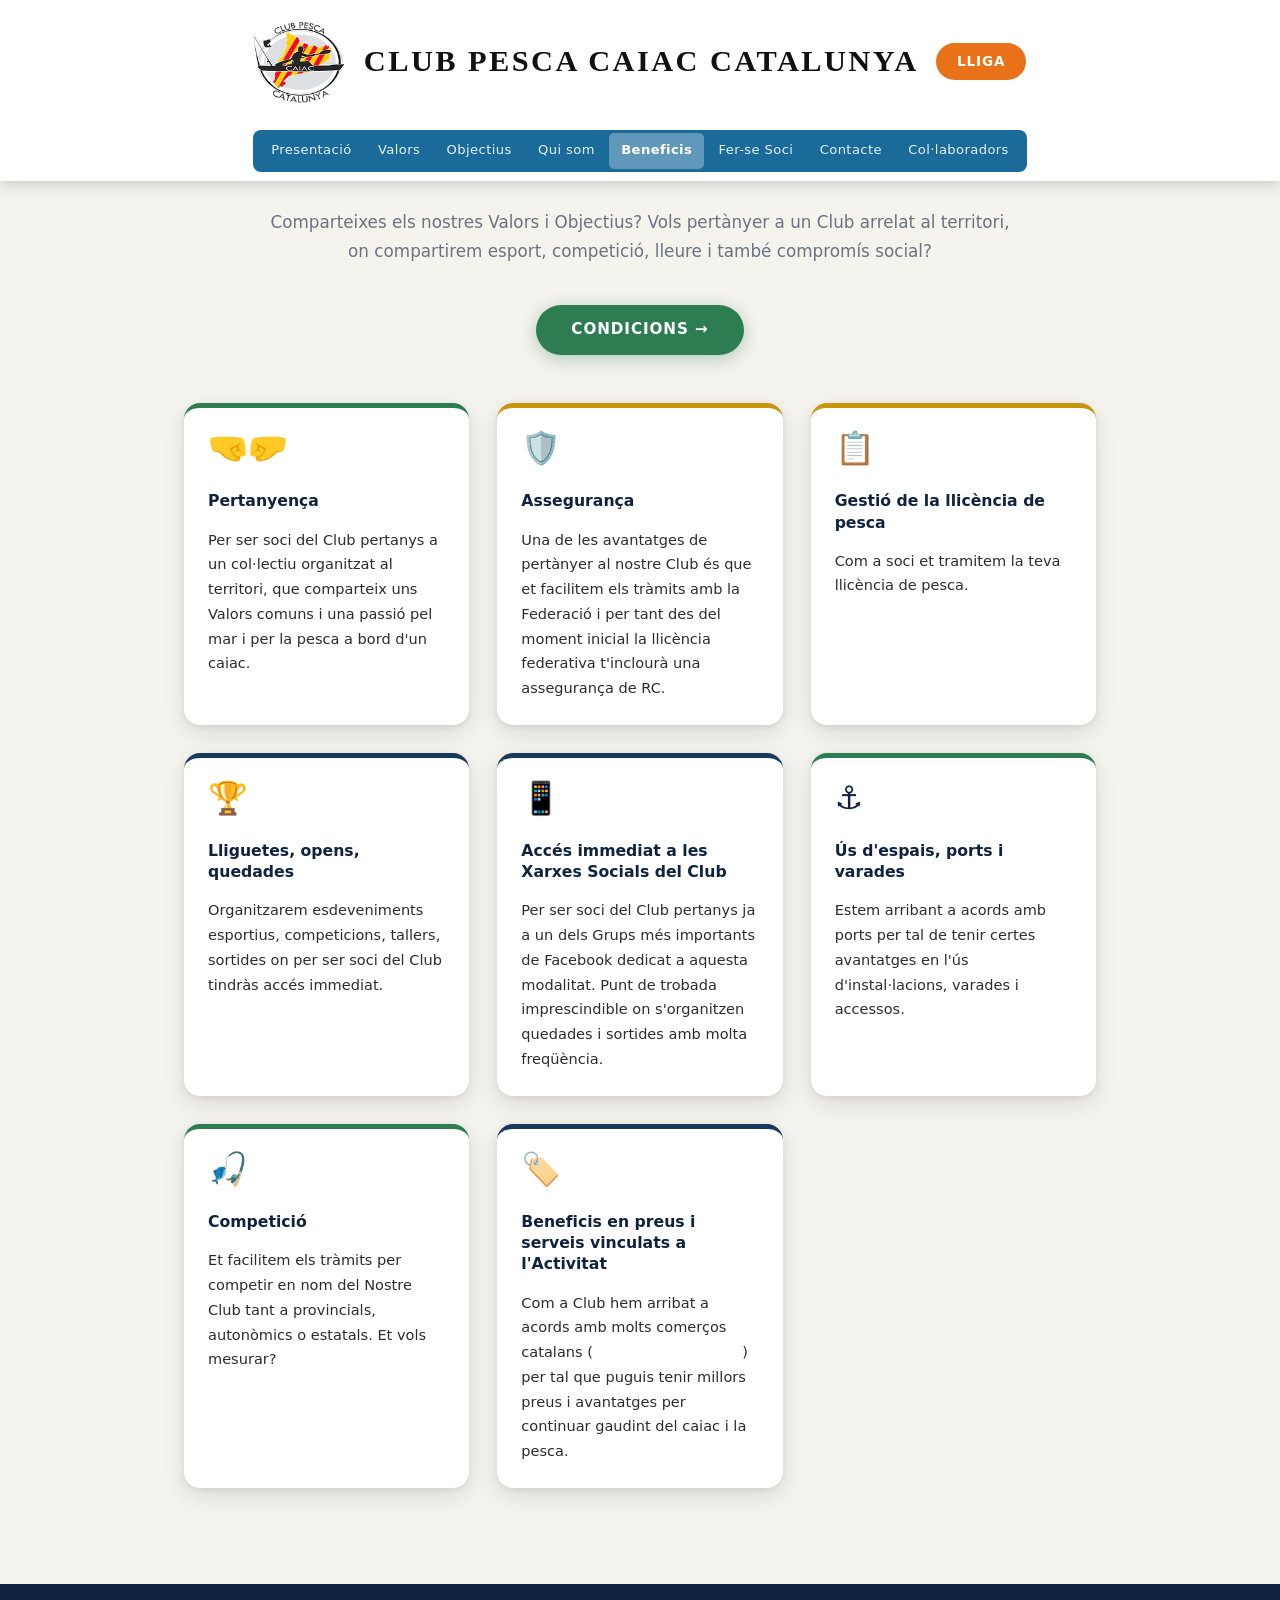
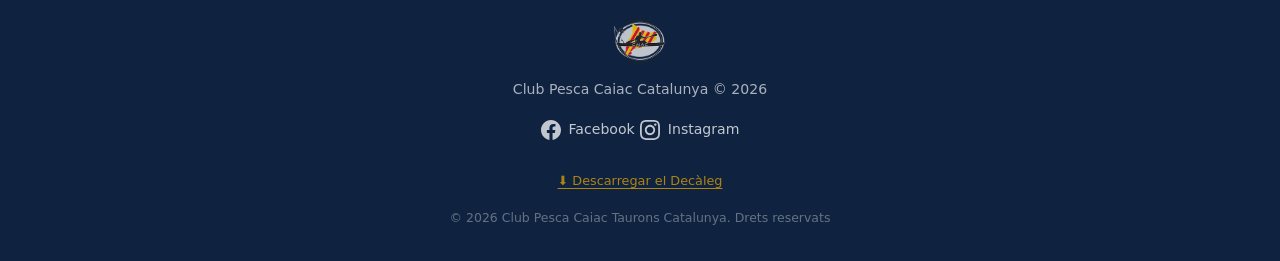
==== commit d00f73f8: "Millora visual: botons pill en lloc d'esferes (Condicions i Decàleg) Substitueix els botons circular" ====
--- a/beneficis.html
+++ b/beneficis.html
@@ -11,60 +11,53 @@
   <div id="site-header"></div>
 
   <main class="page-main">
-    <div class="page-banner" style="background-image: url('img/beneficis.jpg')">
-      <div class="page-banner-overlay">
-        <div class="container">
-          <h1>Beneficis</h1>
-        </div>
-      </div>
-    </div>
 
     <div class="container page-content">
       <p class="beneficis-intro">Comparteixes els nostres Valors i Objectius? Vols pertànyer a un Club arrelat al territori, on compartirem esport, competició, lleure i també compromís social?</p>
 
       <div class="condicions-btn-wrap">
-        <a href="condicions.html" class="btn-condicions">CONDICIONS</a>
+        <a href="condicions.html" class="btn-condicions">Condicions →</a>
       </div>
 
       <div class="beneficis-grid">
 
         <div class="obj-card obj-card--secondary">
-          <div class="obj-card-header">Pertanyença</div>
+          <div class="obj-card-header"><span class="card-icon">🤜🤛</span>Pertanyença</div>
           <p>Per ser soci del Club pertanys a un col·lectiu organitzat al territori, que comparteix uns Valors comuns i una passió pel mar i per la pesca a bord d'un caiac.</p>
         </div>
 
         <div class="obj-card obj-card--accent">
-          <div class="obj-card-header">Assegurança</div>
+          <div class="obj-card-header"><span class="card-icon">🛡️</span>Assegurança</div>
           <p>Una de les avantatges de pertànyer al nostre Club és que et facilitem els tràmits amb la Federació i per tant des del moment inicial la llicència federativa t'inclourà una assegurança de RC.</p>
         </div>
 
         <div class="obj-card obj-card--accent">
-          <div class="obj-card-header">Gestió de la llicència de pesca</div>
+          <div class="obj-card-header"><span class="card-icon">📋</span>Gestió de la llicència de pesca</div>
           <p>Com a soci et tramitem la teva llicència de pesca.</p>
         </div>
 
         <div class="obj-card obj-card--primary">
-          <div class="obj-card-header">Lliguetes, opens, quedades</div>
+          <div class="obj-card-header"><span class="card-icon">🏆</span>Lliguetes, opens, quedades</div>
           <p>Organitzarem esdeveniments esportius, competicions, tallers, sortides on per ser soci del Club tindràs accés immediat.</p>
         </div>
 
         <div class="obj-card obj-card--primary">
-          <div class="obj-card-header">Accés immediat a les Xarxes Socials del Club</div>
+          <div class="obj-card-header"><span class="card-icon">📱</span>Accés immediat a les Xarxes Socials del Club</div>
           <p>Per ser soci del Club pertanys ja a un dels Grups més importants de Facebook dedicat a aquesta modalitat. Punt de trobada imprescindible on s'organitzen quedades i sortides amb molta freqüència.</p>
         </div>
 
         <div class="obj-card obj-card--secondary">
-          <div class="obj-card-header">Ús d'espais, ports i varades</div>
+          <div class="obj-card-header"><span class="card-icon">⚓</span>Ús d'espais, ports i varades</div>
           <p>Estem arribant a acords amb ports per tal de tenir certes avantatges en l'ús d'instal·lacions, varades i accessos.</p>
         </div>
 
         <div class="obj-card obj-card--secondary">
-          <div class="obj-card-header">Competició</div>
+          <div class="obj-card-header"><span class="card-icon">🎣</span>Competició</div>
           <p>Et facilitem els tràmits per competir en nom del Nostre Club tant a provincials, autonòmics o estatals. Et vols mesurar?</p>
         </div>
 
         <div class="obj-card obj-card--primary">
-          <div class="obj-card-header">Beneficis en preus i serveis vinculats a l'Activitat</div>
+          <div class="obj-card-header"><span class="card-icon">🏷️</span>Beneficis en preus i serveis vinculats a l'Activitat</div>
           <p>Com a Club hem arribat a acords amb molts comerços catalans (<a href="collaboradors.html" class="link-white">veure col·laboradors</a>) per tal que puguis tenir millors preus i avantatges per continuar gaudint del caiac i la pesca.</p>
         </div>
 
--- a/assets/css/styles.css
+++ b/assets/css/styles.css
@@ -1,3 +1,14 @@
+/* =========================================================
+   Custom Fonts
+   ========================================================= */
+@font-face {
+  font-family: 'GaroaHackerClube';
+  src: url('../../fonts/GaroaHackerClubeBold.otf') format('opentype');
+  font-weight: bold;
+  font-style: normal;
+  font-display: swap;
+}
+
 /* =========================================================
    Variables & Reset
    ========================================================= */
@@ -65,23 +76,34 @@
 
 /* Fila superior — fons blanc, logo + nom + botó */
 .header-brand-row {
+  display: flex;
+  align-items: center;
+  justify-content: center;
   background: #ffffff;
-  display: flex;
-  align-items: center;
-  justify-content: center;
+  padding: .6rem 2rem;
+}
+
+.header-brand-content {
+  background:
+    linear-gradient(rgba(255,255,255,.78), rgba(255,255,255,.78)),
+    url('../img/header-beach.webp') center / cover no-repeat;
+  display: flex;
+  align-items: center;
   gap: 1.1rem;
-  padding: .6rem 2rem;
+  padding: .5rem 2rem;
+  border-radius: 8px;
 }
 
 .logo-link { flex-shrink: 0; }
 .logo { height: 88px; width: auto; }
 
 .header-club-name {
-  font-family: 'Cinzel', serif;
+  font-family: 'GaroaHackerClube', serif;
   font-size: 1.9rem;
-  font-weight: 700;
+  font-weight: bold;
   color: #111111;
-  letter-spacing: .02em;
+  letter-spacing: .08em;
+  text-transform: uppercase;
   line-height: 1;
 }
 
@@ -398,38 +420,63 @@
 }
 
 /* Cards secció */
+.landing-main {
+  display: grid;
+  grid-template-columns: 1fr 1fr;
+  gap: 1.5rem;
+  align-items: start;
+}
+
 .landing-card {
-  display: block;
+  display: flex;
+  flex-direction: column;
   text-decoration: none;
   color: var(--color-text);
   background: var(--color-white);
-  border-radius: var(--radius);
-  box-shadow: var(--shadow);
+  border-radius: 16px;
+  border-top: 5px solid transparent;
+  box-shadow:
+    0 2px 6px rgba(0,0,0,.07),
+    0 8px 24px rgba(0,0,0,.10);
   overflow: hidden;
-  margin-bottom: 1.25rem;
-  transition: transform var(--transition), box-shadow var(--transition);
+  transition: transform .25s ease, box-shadow .25s ease;
 }
 .landing-card:hover {
-  transform: translateY(-3px);
-  box-shadow: 0 10px 28px rgba(0,0,0,.13);
-}
+  transform: translateY(-8px);
+  box-shadow:
+    0 4px 10px rgba(0,0,0,.09),
+    0 18px 40px rgba(0,0,0,.15);
+}
+
+.landing-card:has(.landing-card-header--primary)   { border-top-color: var(--color-primary); }
+.landing-card:has(.landing-card-header--secondary) { border-top-color: var(--color-secondary); }
+.landing-card:has(.landing-card-header--accent)    { border-top-color: var(--color-accent); }
+.landing-card:has(.landing-card-header--dark)      { border-top-color: #1a6b8a; }
 
 .landing-card-header {
-  padding: .8rem 1.25rem;
-  font-weight: 800;
-  font-size: 1.05rem;
-  color: var(--color-white);
-}
-.landing-card-header--primary  { background: var(--color-primary); }
-.landing-card-header--secondary { background: var(--color-secondary); }
-.landing-card-header--accent    { background: var(--color-accent); }
-.landing-card-header--dark      { background: #1a6b8a; }
+  padding: 1.5rem 1.5rem .6rem;
+  font-weight: 700;
+  font-size: .98rem;
+  color: var(--color-dark);
+  display: flex;
+  flex-direction: column;
+  gap: .65rem;
+}
+.landing-card-header .card-icon {
+  font-size: 2rem;
+  line-height: 1;
+}
+.landing-card-header--primary,
+.landing-card-header--secondary,
+.landing-card-header--accent,
+.landing-card-header--dark { background: none; }
 
 .landing-card-body {
-  padding: 1rem 1.25rem 1.25rem;
-  font-size: .93rem;
+  padding: .25rem 1.5rem 1.5rem;
+  font-size: .91rem;
   color: var(--color-muted);
-  line-height: 1.6;
+  line-height: 1.7;
+  flex: 1;
 }
 
 .landing-card-body--fb {
@@ -438,7 +485,7 @@
   gap: 1rem;
 }
 .fb-icon {
-  width: 40px; height: 40px;
+  width: 36px; height: 36px;
   color: #1877f2;
   flex-shrink: 0;
 }
@@ -503,6 +550,9 @@
   .landing-wrap {
     grid-template-columns: 1fr;
   }
+  .landing-main {
+    grid-template-columns: 1fr;
+  }
   .landing-sidebar {
     position: static;
   }
@@ -526,18 +576,13 @@
   text-align: center;
 }
 .page-banner h1 {
-  display: inline-block;
   font-family: 'Cinzel', serif;
-  font-size: clamp(1.1rem, 2.5vw, 1.6rem);
+  font-size: clamp(1.4rem, 3vw, 2rem);
   font-weight: 700;
   letter-spacing: .12em;
   text-transform: uppercase;
   color: #ffffff;
-  background: linear-gradient(135deg, var(--color-accent) 0%, #e8a020 100%);
-  border-radius: 50px;
-  padding: .65rem 2.5rem;
-  box-shadow: 0 4px 22px rgba(200,150,12,.45), 0 0 0 3px rgba(255,255,255,.12);
-  text-shadow: 0 1px 4px rgba(0,0,0,.2);
+  text-shadow: 0 2px 8px rgba(0,0,0,.55);
 }
 
 .page-content {
@@ -632,31 +677,27 @@
 .valors-sat--5 { transform: translate(-50%,-50%) translate(-113px, 65px); }
 .valors-sat--6 { transform: translate(-50%,-50%) translate(-113px,-65px); }
 
-/* Botó DECÀLEG esfera */
-.decaleg-btn-wrap {
-  text-align: center;
-  padding: 2rem 0 1rem;
-}
-
+/* Botó DECÀLEG */
 .btn-decaleg {
   display: inline-flex;
   align-items: center;
-  justify-content: center;
-  width: 150px; height: 150px;
-  border-radius: 50%;
-  background: var(--color-accent);
-  color: var(--color-white);
-  font-size: 1rem;
+  gap: .45rem;
+  padding: .6rem 1.6rem;
+  border-radius: 30px;
+  background: rgba(255,255,255,.95);
+  color: #9a6e00;
+  font-size: .85rem;
   font-weight: 800;
-  letter-spacing: .1em;
+  letter-spacing: .07em;
+  text-transform: uppercase;
   text-decoration: none;
-  box-shadow: 0 6px 24px rgba(200,150,12,.4);
-  transition: transform var(--transition), box-shadow var(--transition), background var(--transition);
+  box-shadow: 0 2px 10px rgba(0,0,0,.18);
+  transition: transform .2s ease, box-shadow .2s ease, background .2s ease;
 }
 .btn-decaleg:hover {
-  background: #a97a08;
-  transform: scale(1.08);
-  box-shadow: 0 10px 32px rgba(200,150,12,.5);
+  background: #ffffff;
+  transform: translateY(-2px);
+  box-shadow: 0 6px 20px rgba(0,0,0,.22);
 }
 
 /* Pàgina decàleg */
@@ -709,52 +750,66 @@
   list-style: none;
   display: grid;
   grid-template-columns: repeat(3, 1fr);
-  gap: 1.4rem;
+  gap: 1.75rem;
   margin: 1.5rem auto 2.5rem;
+  padding: .5rem 0 1rem;
 }
 
 .decaleg-list li {
   display: flex;
   flex-direction: column;
-  border-radius: var(--radius);
+  border-radius: 16px;
+  border-top: 5px solid transparent;
   overflow: hidden;
-  box-shadow: 0 6px 22px rgba(0,0,0,.16);
-  transition: transform .35s ease, box-shadow .35s ease, z-index 0s;
+  background: var(--color-white);
+  box-shadow:
+    0 2px 6px rgba(0,0,0,.07),
+    0 8px 24px rgba(0,0,0,.10);
+  transition: transform .25s ease, box-shadow .25s ease;
   position: relative;
-  z-index: 1;
 }
 .decaleg-list li::before { display: none; }
 
-/* Rotació individual — "cartes llançades" */
-.decaleg-list li:nth-child(1) { transform: rotate(-4deg)   translate(-4px, -3px); }
-.decaleg-list li:nth-child(2) { transform: rotate(2.5deg)  translate( 3px, -6px); }
-.decaleg-list li:nth-child(3) { transform: rotate(-3deg)   translate( 5px, -2px); }
-.decaleg-list li:nth-child(4) { transform: rotate(3.5deg)  translate(-6px,  4px); }
-.decaleg-list li:nth-child(6) { transform: rotate(-2.5deg) translate( 6px,  3px); }
-.decaleg-list li:nth-child(7) { transform: rotate(4deg)    translate(-3px,  5px); }
-.decaleg-list li:nth-child(8) { transform: rotate(-3.5deg) translate( 2px,  6px); }
-.decaleg-list li:nth-child(9) { transform: rotate(2deg)    translate( 5px,  3px); }
-
-/* Hover — s'enderessa i s'aixeca */
 .decaleg-list li:not(.decaleg-center):hover {
-  transform: rotate(0deg) translateY(-10px) scale(1.04);
-  box-shadow: 0 16px 36px rgba(0,0,0,.22);
-  z-index: 10;
-}
-
-/* Centre — esfera Decàleg */
+  transform: translateY(-8px);
+  box-shadow:
+    0 4px 10px rgba(0,0,0,.09),
+    0 18px 40px rgba(0,0,0,.15);
+}
+
+/* Centre — targeta destacada Decàleg */
 .decaleg-list li.decaleg-center {
-  background: none;
-  box-shadow: none;
-  overflow: visible;
-  display: flex;
+  background: linear-gradient(145deg, #b07d0a 0%, #c8960c 45%, #dfa818 100%);
+  border-top: none;
+  overflow: hidden;
+  display: flex;
+  flex-direction: column;
   align-items: center;
   justify-content: center;
-  transform: none !important;
+  gap: .65rem;
+  padding: 2rem 1.25rem;
+  text-align: center;
 }
 .decaleg-list li.decaleg-center:hover {
-  box-shadow: none !important;
-  transform: scale(1.1) !important;
+  transform: translateY(-8px);
+  box-shadow:
+    0 4px 10px rgba(0,0,0,.09),
+    0 18px 40px rgba(0,0,0,.15);
+}
+
+.decaleg-center-icon {
+  font-size: 2rem;
+  line-height: 1;
+}
+
+.decaleg-center-title {
+  font-size: .78rem;
+  font-weight: 800;
+  letter-spacing: .1em;
+  text-transform: uppercase;
+  color: rgba(255,255,255,.9);
+  line-height: 1.5;
+  margin: 0;
 }
 
 .decaleg-list li > div {
@@ -764,36 +819,43 @@
 }
 
 .decaleg-item-title {
-  padding: .75rem 1.1rem;
+  padding: 1.5rem 1.5rem .6rem;
   font-weight: 700;
+  font-size: .95rem;
+  color: var(--color-dark);
+  line-height: 1.35;
+  display: flex;
+  flex-direction: column;
+  gap: .65rem;
+}
+
+.card-icon {
+  font-size: 2rem;
+  line-height: 1;
+  flex-shrink: 0;
+}
+
+.decaleg-item-text {
+  padding: .25rem 1.5rem 1.5rem;
   font-size: .88rem;
-  color: #ffffff;
-  line-height: 1.3;
-}
-
-.decaleg-item-text {
-  background: var(--color-white);
-  padding: .85rem 1.1rem 1rem;
-  font-size: .83rem;
   color: var(--color-text);
-  line-height: 1.6;
+  line-height: 1.65;
   flex: 1;
 }
 
-/* Colors — posició 5 és el centre, se salta */
-.decaleg-list li:nth-child(1) .decaleg-item-title { background: #1a6b9a; }
-.decaleg-list li:nth-child(2) .decaleg-item-title { background: #2e7d52; }
-.decaleg-list li:nth-child(3) .decaleg-item-title { background: #c07d15; }
-.decaleg-list li:nth-child(4) .decaleg-item-title { background: #00778a; }
-.decaleg-list li:nth-child(6) .decaleg-item-title { background: #7b3f9e; }
-.decaleg-list li:nth-child(7) .decaleg-item-title { background: #c0392b; }
-.decaleg-list li:nth-child(8) .decaleg-item-title { background: #6d4c24; }
-.decaleg-list li:nth-child(9) .decaleg-item-title { background: #1a3a5c; }
-
-/* Mòbil: columna única sense rotació */
+/* Colors per posició — posició 5 és el centre, se salta */
+.decaleg-list li:nth-child(1) { border-top-color: #1a6b9a; }
+.decaleg-list li:nth-child(2) { border-top-color: #2e7d52; }
+.decaleg-list li:nth-child(3) { border-top-color: #c07d15; }
+.decaleg-list li:nth-child(4) { border-top-color: #00778a; }
+.decaleg-list li:nth-child(6) { border-top-color: #7b3f9e; }
+.decaleg-list li:nth-child(7) { border-top-color: #c0392b; }
+.decaleg-list li:nth-child(8) { border-top-color: #6d4c24; }
+.decaleg-list li:nth-child(9) { border-top-color: #1a3a5c; }
+
+/* Mòbil: columna única */
 @media (max-width: 640px) {
   .decaleg-list { grid-template-columns: 1fr; }
-  .decaleg-list li:nth-child(n) { transform: none; }
   .decaleg-list li.decaleg-center { order: -1; }
 }
 
@@ -802,67 +864,134 @@
    ========================================================= */
 .objectius-grid {
   display: grid;
-  grid-template-columns: repeat(auto-fit, minmax(280px, 1fr));
-  gap: 1.5rem;
+  grid-template-columns: repeat(3, 1fr);
+  gap: 1.75rem;
+  padding: .5rem 0 1rem;
 }
 
 .obj-card {
   background: var(--color-white);
-  border-radius: var(--radius);
-  box-shadow: var(--shadow);
+  border-radius: 16px;
+  border-top: 5px solid transparent;
+  box-shadow:
+    0 2px 6px rgba(0,0,0,.07),
+    0 8px 24px rgba(0,0,0,.10);
   overflow: hidden;
-  transition: transform var(--transition), box-shadow var(--transition);
+  display: flex;
+  flex-direction: column;
+  transition: transform .25s ease, box-shadow .25s ease;
 }
 .obj-card:hover {
-  transform: translateY(-4px);
-  box-shadow: 0 10px 28px rgba(0,0,0,.14);
-}
+  transform: translateY(-8px);
+  box-shadow:
+    0 4px 10px rgba(0,0,0,.09),
+    0 18px 40px rgba(0,0,0,.15);
+}
+
+.obj-card--primary   { border-top-color: var(--color-primary); }
+.obj-card--secondary { border-top-color: var(--color-secondary); }
+.obj-card--accent    { border-top-color: var(--color-accent); }
 
 .obj-card-header {
-  padding: 1rem 1.25rem;
+  padding: 1.5rem 1.5rem .75rem;
   font-weight: 700;
-  font-size: 1rem;
-  color: var(--color-white);
-  line-height: 1.3;
-}
-.obj-card--primary .obj-card-header { background: var(--color-primary); }
-.obj-card--secondary .obj-card-header { background: var(--color-secondary); }
-.obj-card--accent .obj-card-header { background: var(--color-accent); }
+  font-size: .98rem;
+  color: var(--color-dark);
+  line-height: 1.35;
+  display: flex;
+  flex-direction: column;
+  gap: .65rem;
+}
+
+.obj-card-header .card-icon {
+  font-size: 2rem;
+  line-height: 1;
+}
 
 .obj-card p {
-  padding: 1rem 1.25rem 1.25rem;
-  font-size: .92rem;
+  padding: .25rem 1.5rem 1.5rem;
+  font-size: .91rem;
   color: var(--color-text);
-  line-height: 1.65;
-}
+  line-height: 1.7;
+  flex: 1;
+}
+
+.card-calendar {
+  padding: 0 1.5rem 1.5rem;
+}
+.card-calendar iframe {
+  border-radius: 8px;
+  display: block;
+}
+
+.card-link {
+  display: inline-block;
+  margin: 0 1.5rem 1.5rem;
+  font-size: .82rem;
+  font-weight: 700;
+  color: var(--color-primary);
+  text-decoration: none;
+  border-bottom: 2px solid currentColor;
+  transition: opacity .2s;
+}
+.card-link:hover { opacity: .7; }
+
+.card-social-links {
+  display: flex;
+  gap: .75rem;
+  padding: 0 1.5rem 1.5rem;
+}
+.card-social-link {
+  display: flex;
+  align-items: center;
+  justify-content: center;
+  width: 32px; height: 32px;
+  border-radius: 50%;
+  background: var(--color-primary);
+  color: #fff;
+  text-decoration: none;
+  transition: transform .2s, background .2s;
+}
+.card-social-link svg { width: 16px; height: 16px; }
+.card-social-link:hover { transform: scale(1.15); background: var(--color-accent); }
 
 /* =========================================================
    Qui som — mosaic
    ========================================================= */
 .team-mosaic {
   display: grid;
-  grid-template-columns: repeat(auto-fit, minmax(280px, 1fr));
-  gap: 1.75rem;
+  grid-template-columns: repeat(auto-fit, minmax(260px, 1fr));
+  gap: 2.25rem;
+  padding: 1rem 0 2rem;
 }
 
 .team-card {
-  border-radius: var(--radius);
+  border-radius: 16px;
   overflow: hidden;
-  box-shadow: var(--shadow);
-  display: flex;
-  flex-direction: column;
-  transition: transform var(--transition), box-shadow var(--transition);
+  background: #fff;
+  display: flex;
+  flex-direction: column;
+  box-shadow:
+    0 2px 4px rgba(0,0,0,.10),
+    0 8px 24px rgba(0,0,0,.16),
+    0 24px 48px rgba(0,0,0,.12);
+  transition: transform .28s ease, box-shadow .28s ease;
 }
 .team-card:hover {
-  transform: translateY(-4px);
-  box-shadow: 0 12px 32px rgba(0,0,0,.16);
+  transform: translateY(-10px);
+  box-shadow:
+    0 4px 8px rgba(0,0,0,.12),
+    0 16px 40px rgba(0,0,0,.22),
+    0 40px 72px rgba(0,0,0,.16);
 }
 
 .team-photo {
-  height: 280px;
-  background-size: cover;
-  background-position: center top;
-  background-color: var(--color-dark);
+  max-height: 220px;
+  max-width: 100%;
+  width: auto;
+  height: auto;
+  display: block;
+  margin: 1.25rem auto 0;
 }
 
 .team-info {
@@ -957,18 +1086,6 @@
   margin-top: 2.5rem;
 }
 
-.team-card {
-  text-align: center;
-}
-.team-card img {
-  width: 120px; height: 120px;
-  border-radius: 50%;
-  object-fit: cover;
-  margin: 0 auto .75rem;
-  border: 3px solid var(--color-accent);
-}
-.team-card h4 { font-size: 1rem; margin-bottom: .2rem; }
-.team-card p  { font-size: .85rem; opacity: .75; }
 
 /* =========================================================
    Beneficis
@@ -983,8 +1100,18 @@
 
 .beneficis-grid {
   display: grid;
-  grid-template-columns: repeat(auto-fit, minmax(260px, 1fr));
-  gap: 1.5rem;
+  grid-template-columns: repeat(3, 1fr);
+  gap: 1.75rem;
+  padding: .5rem 0 1rem;
+}
+
+.beneficis-center {
+  background: none;
+  box-shadow: none;
+  display: flex;
+  align-items: center;
+  justify-content: center;
+  transform: none !important;
 }
 
 .condicions-btn-wrap {
@@ -995,22 +1122,23 @@
 .btn-condicions {
   display: inline-flex;
   align-items: center;
-  justify-content: center;
-  width: 130px; height: 130px;
-  border-radius: 50%;
+  gap: .5rem;
+  padding: .75rem 2.2rem;
+  border-radius: 30px;
   background: var(--color-secondary);
   color: var(--color-white);
   font-size: .95rem;
-  font-weight: 800;
-  letter-spacing: .1em;
+  font-weight: 700;
+  letter-spacing: .06em;
+  text-transform: uppercase;
   text-decoration: none;
-  box-shadow: 0 6px 20px rgba(46,125,82,.35);
-  transition: transform var(--transition), box-shadow var(--transition), background var(--transition);
+  box-shadow: 0 4px 18px rgba(46,125,82,.35);
+  transition: transform .25s ease, box-shadow .25s ease, filter .25s ease;
 }
 .btn-condicions:hover {
-  background: #256944;
-  transform: scale(1.08);
-  box-shadow: 0 10px 28px rgba(46,125,82,.45);
+  transform: translateY(-3px);
+  box-shadow: 0 8px 28px rgba(46,125,82,.45);
+  filter: brightness(1.1);
 }
 
 /* =========================================================
@@ -1572,6 +1700,18 @@
 
 footer p { font-size: .88rem; }
 .footer-credits { font-size: .78rem; opacity: .55; }
+
+.footer-decaleg-link {
+  display: inline-block;
+  margin: .4rem 0 .2rem;
+  font-size: .8rem;
+  color: var(--color-accent);
+  opacity: .85;
+  text-decoration: underline;
+  text-underline-offset: 3px;
+  transition: opacity .2s;
+}
+.footer-decaleg-link:hover { opacity: 1; }
 
 .footer-social { margin: .25rem 0; }
 .social-link {
@@ -1640,4 +1780,8 @@
 @media (max-width: 480px) {
   .cards-grid { grid-template-columns: 1fr; }
   .beneficis-grid { grid-template-columns: 1fr; }
-}
+  .beneficis-grid .obj-card:nth-child(n) { transform: none; }
+  .beneficis-center { order: -1; }
+  .objectius-grid { grid-template-columns: 1fr; }
+  .objectius-grid .obj-card:nth-child(n) { transform: none; }
+}
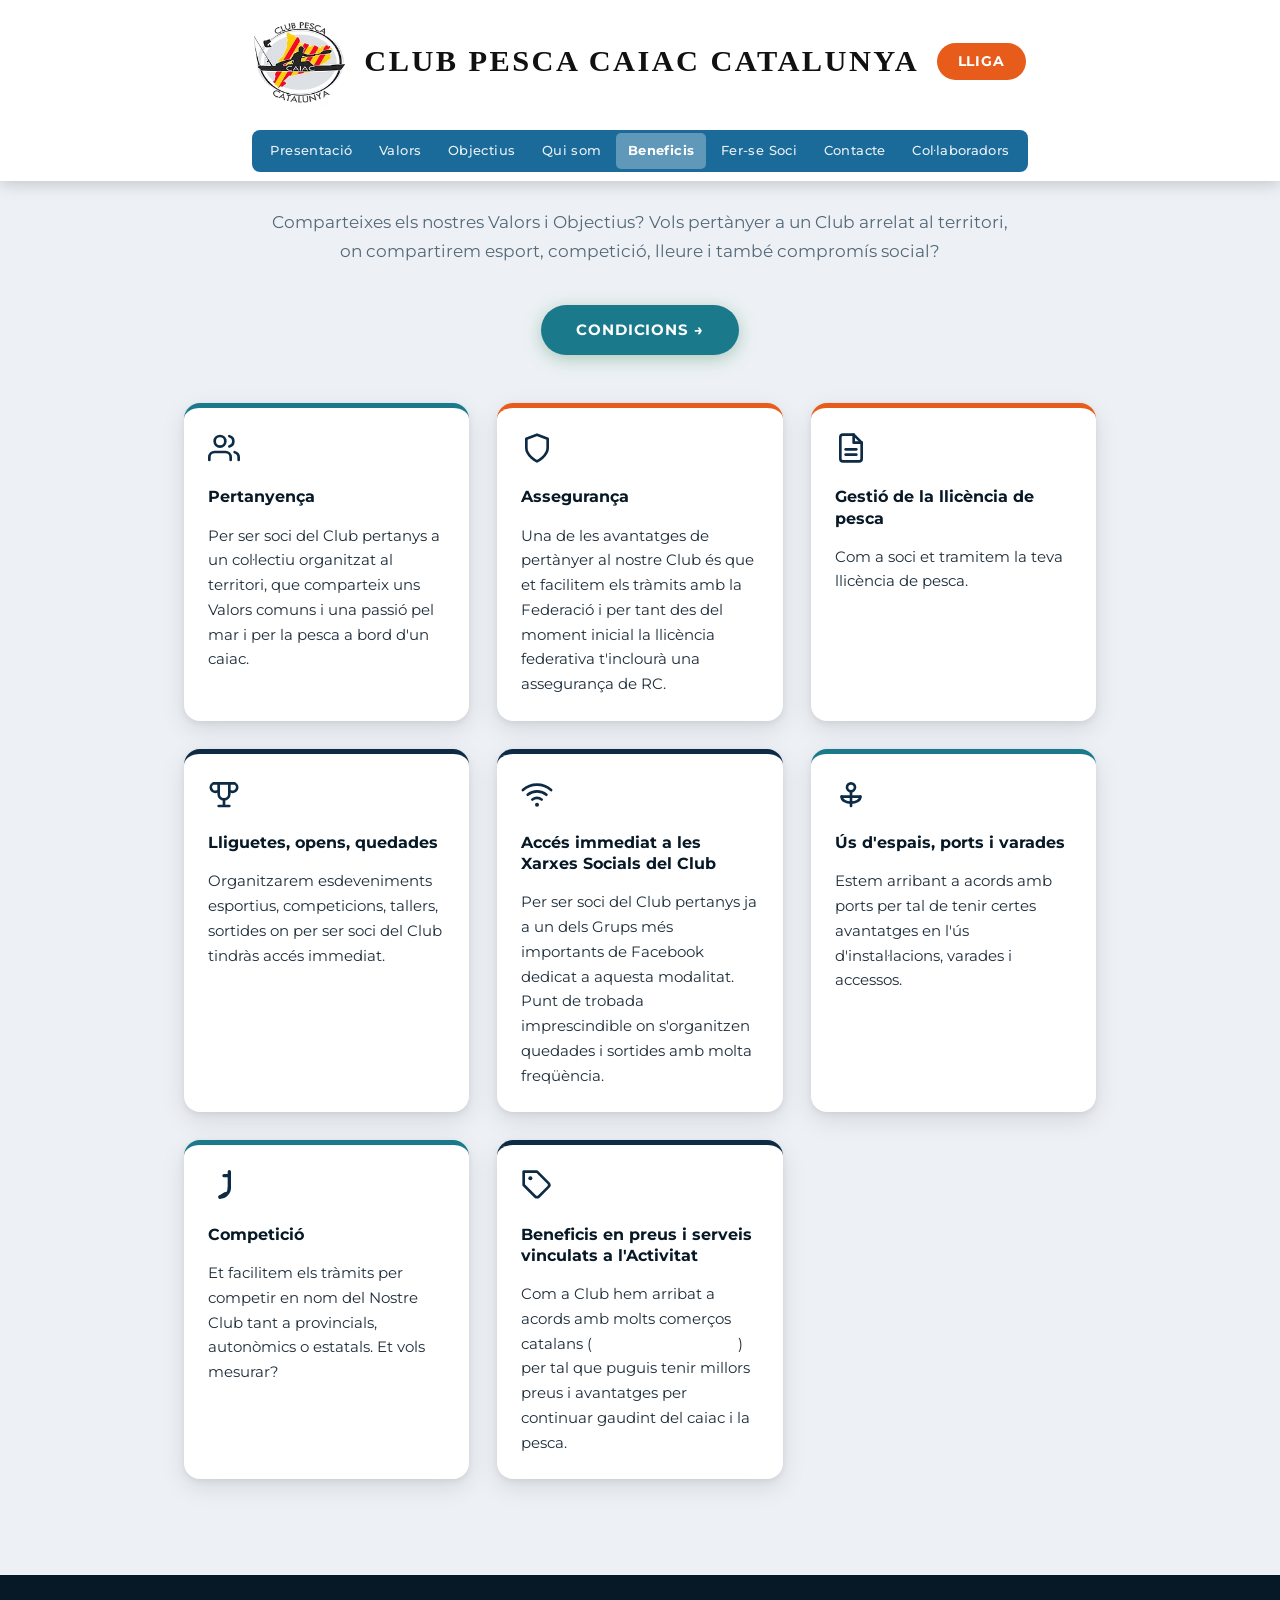
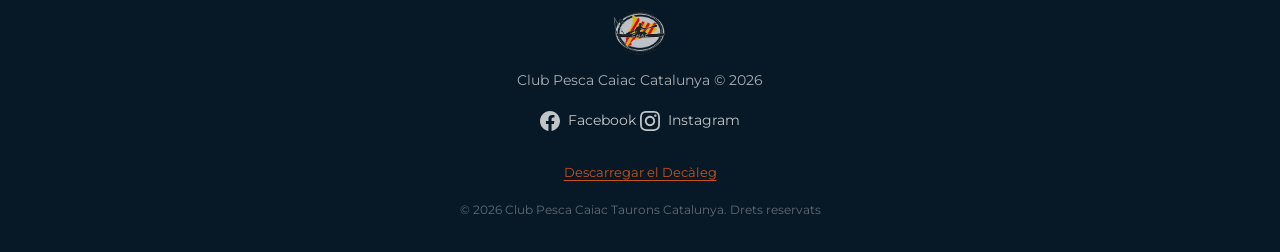
==== commit c6d57adb: "Reset visual: estètica nàutica, Montserrat, icones SVG tècnics - Paleta marina: navy profund (#0d2b4" ====
--- a/beneficis.html
+++ b/beneficis.html
@@ -22,42 +22,42 @@
       <div class="beneficis-grid">
 
         <div class="obj-card obj-card--secondary">
-          <div class="obj-card-header"><span class="card-icon">🤜🤛</span>Pertanyença</div>
+          <div class="obj-card-header"><span class="card-icon"><svg width="32" height="32" viewBox="0 0 24 24" fill="none" stroke="currentColor" stroke-width="2" stroke-linecap="round" stroke-linejoin="round"><path d="M17 21v-2a4 4 0 0 0-4-4H5a4 4 0 0 0-4 4v2"/><circle cx="9" cy="7" r="4"/><path d="M23 21v-2a4 4 0 0 0-3-3.87"/><path d="M16 3.13a4 4 0 0 1 0 7.75"/></svg></span>Pertanyença</div>
           <p>Per ser soci del Club pertanys a un col·lectiu organitzat al territori, que comparteix uns Valors comuns i una passió pel mar i per la pesca a bord d'un caiac.</p>
         </div>
 
         <div class="obj-card obj-card--accent">
-          <div class="obj-card-header"><span class="card-icon">🛡️</span>Assegurança</div>
+          <div class="obj-card-header"><span class="card-icon"><svg width="32" height="32" viewBox="0 0 24 24" fill="none" stroke="currentColor" stroke-width="2" stroke-linecap="round" stroke-linejoin="round"><path d="M12 22s8-4 8-10V5l-8-3-8 3v7c0 6 8 10 8 10z"/></svg></span>Assegurança</div>
           <p>Una de les avantatges de pertànyer al nostre Club és que et facilitem els tràmits amb la Federació i per tant des del moment inicial la llicència federativa t'inclourà una assegurança de RC.</p>
         </div>
 
         <div class="obj-card obj-card--accent">
-          <div class="obj-card-header"><span class="card-icon">📋</span>Gestió de la llicència de pesca</div>
+          <div class="obj-card-header"><span class="card-icon"><svg width="32" height="32" viewBox="0 0 24 24" fill="none" stroke="currentColor" stroke-width="2" stroke-linecap="round" stroke-linejoin="round"><path d="M14 2H6a2 2 0 0 0-2 2v16a2 2 0 0 0 2 2h12a2 2 0 0 0 2-2V8z"/><polyline points="14,2 14,8 20,8"/><line x1="16" y1="13" x2="8" y2="13"/><line x1="16" y1="17" x2="8" y2="17"/></svg></span>Gestió de la llicència de pesca</div>
           <p>Com a soci et tramitem la teva llicència de pesca.</p>
         </div>
 
         <div class="obj-card obj-card--primary">
-          <div class="obj-card-header"><span class="card-icon">🏆</span>Lliguetes, opens, quedades</div>
+          <div class="obj-card-header"><span class="card-icon"><svg width="32" height="32" viewBox="0 0 24 24" fill="none" stroke="currentColor" stroke-width="2" stroke-linecap="round" stroke-linejoin="round"><path d="M8 4h8v8a4 4 0 0 1-8 0z"/><path d="M8 4H4a3 3 0 0 0 3 6"/><path d="M16 4h4a3 3 0 0 1-3 6"/><line x1="12" y1="16" x2="12" y2="20"/><line x1="8" y1="21" x2="16" y2="21"/></svg></span>Lliguetes, opens, quedades</div>
           <p>Organitzarem esdeveniments esportius, competicions, tallers, sortides on per ser soci del Club tindràs accés immediat.</p>
         </div>
 
         <div class="obj-card obj-card--primary">
-          <div class="obj-card-header"><span class="card-icon">📱</span>Accés immediat a les Xarxes Socials del Club</div>
+          <div class="obj-card-header"><span class="card-icon"><svg width="32" height="32" viewBox="0 0 24 24" fill="none" stroke="currentColor" stroke-width="2" stroke-linecap="round" stroke-linejoin="round"><path d="M5 12.55a11 11 0 0 1 14.08 0"/><path d="M1.42 9a16 16 0 0 1 21.16 0"/><path d="M8.53 16.11a6 6 0 0 1 6.95 0"/><line x1="12" y1="20" x2="12.01" y2="20" stroke-width="3"/></svg></span>Accés immediat a les Xarxes Socials del Club</div>
           <p>Per ser soci del Club pertanys ja a un dels Grups més importants de Facebook dedicat a aquesta modalitat. Punt de trobada imprescindible on s'organitzen quedades i sortides amb molta freqüència.</p>
         </div>
 
         <div class="obj-card obj-card--secondary">
-          <div class="obj-card-header"><span class="card-icon">⚓</span>Ús d'espais, ports i varades</div>
+          <div class="obj-card-header"><span class="card-icon"><svg width="32" height="32" viewBox="0 0 24 24" fill="none" stroke="currentColor" stroke-width="2" stroke-linecap="round" stroke-linejoin="round"><circle cx="12" cy="7" r="3"/><line x1="12" y1="10" x2="12" y2="21"/><path d="M5 14h14"/><path d="M5 14c0 6 14 6 14 0"/></svg></span>Ús d'espais, ports i varades</div>
           <p>Estem arribant a acords amb ports per tal de tenir certes avantatges en l'ús d'instal·lacions, varades i accessos.</p>
         </div>
 
         <div class="obj-card obj-card--secondary">
-          <div class="obj-card-header"><span class="card-icon">🎣</span>Competició</div>
+          <div class="obj-card-header"><span class="card-icon"><svg width="32" height="32" viewBox="0 0 24 24" fill="none" stroke="currentColor" stroke-width="2.5" stroke-linecap="round"><line x1="16" y1="2" x2="16" y2="14"/><path d="M16 14a7 7 0 0 1-7 7"/><path d="M9 21l4-2.5"/><line x1="12" y1="5" x2="16" y2="5"/></svg></span>Competició</div>
           <p>Et facilitem els tràmits per competir en nom del Nostre Club tant a provincials, autonòmics o estatals. Et vols mesurar?</p>
         </div>
 
         <div class="obj-card obj-card--primary">
-          <div class="obj-card-header"><span class="card-icon">🏷️</span>Beneficis en preus i serveis vinculats a l'Activitat</div>
+          <div class="obj-card-header"><span class="card-icon"><svg width="32" height="32" viewBox="0 0 24 24" fill="none" stroke="currentColor" stroke-width="2" stroke-linecap="round" stroke-linejoin="round"><path d="M20.59 13.41l-7.17 7.17a2 2 0 0 1-2.83 0L2 12V2h10l8.59 8.59a2 2 0 0 1 0 2.82z"/><line x1="7" y1="7" x2="7.01" y2="7" stroke-width="3"/></svg></span>Beneficis en preus i serveis vinculats a l'Activitat</div>
           <p>Com a Club hem arribat a acords amb molts comerços catalans (<a href="collaboradors.html" class="link-white">veure col·laboradors</a>) per tal que puguis tenir millors preus i avantatges per continuar gaudint del caiac i la pesca.</p>
         </div>
 
--- a/assets/css/styles.css
+++ b/assets/css/styles.css
@@ -13,22 +13,23 @@
    Variables & Reset
    ========================================================= */
 :root {
-  --color-primary:   #1a3a5c;
-  --color-secondary: #2e7d52;
-  --color-accent:    #c8960c;
-  --color-dark:      #0f2340;
-  --color-light:     #f5f3ee;
+  --color-primary:   #0d2b45;
+  --color-secondary: #1a7a8c;
+  --color-accent:    #e85c1b;
+  --color-dark:      #071926;
+  --color-light:     #edf1f5;
   --color-white:     #ffffff;
-  --color-text:      #2c2c2c;
-  --color-muted:     #6b7280;
+  --color-text:      #1e2d3a;
+  --color-muted:     #546878;
+  --color-steel:     #546878;
 
   --header-h: 160px;
-  --font-display: 'Cinzel', serif;
+  --font-display: 'Montserrat', sans-serif;
   --radius:   8px;
   --shadow:   0 4px 20px rgba(0,0,0,.12);
   --transition: .25s ease;
 
-  --font-main: 'Segoe UI', system-ui, sans-serif;
+  --font-main: 'Montserrat', system-ui, sans-serif;
 }
 
 *, *::before, *::after { box-sizing: border-box; margin: 0; padding: 0; }
@@ -115,7 +116,7 @@
   flex-shrink: 0;
   display: inline-block;
   padding: .45rem 1.3rem;
-  background: #e8711a;
+  background: var(--color-accent);
   color: #ffffff;
   font-size: .85rem;
   font-weight: 700;
@@ -125,7 +126,7 @@
   white-space: nowrap;
   transition: background var(--transition);
 }
-.btn-lliga:hover { background: #c45e12; }
+.btn-lliga:hover { background: #c44c13; }
 
 /* Hamburger (ocult en desktop) */
 .nav-toggle {
@@ -576,7 +577,7 @@
   text-align: center;
 }
 .page-banner h1 {
-  font-family: 'Cinzel', serif;
+  font-family: var(--font-display);
   font-size: clamp(1.4rem, 3vw, 2rem);
   font-weight: 700;
   letter-spacing: .12em;
@@ -608,7 +609,7 @@
 }
 .card:hover { transform: translateY(-4px); box-shadow: 0 8px 28px rgba(0,0,0,.15); }
 
-.card-icon { font-size: 2.5rem; margin-bottom: 1rem; }
+.card-icon { display: block; width: 32px; height: 32px; margin-bottom: .75rem; color: inherit; }
 .card h3   { font-size: 1.1rem; margin-bottom: .5rem; color: var(--color-primary); }
 .card p    { font-size: .9rem; color: var(--color-muted); }
 
@@ -685,7 +686,7 @@
   padding: .6rem 1.6rem;
   border-radius: 30px;
   background: rgba(255,255,255,.95);
-  color: #9a6e00;
+  color: var(--color-primary);
   font-size: .85rem;
   font-weight: 800;
   letter-spacing: .07em;
@@ -779,7 +780,7 @@
 
 /* Centre — targeta destacada Decàleg */
 .decaleg-list li.decaleg-center {
-  background: linear-gradient(145deg, #b07d0a 0%, #c8960c 45%, #dfa818 100%);
+  background: linear-gradient(145deg, #071926 0%, #0d2b45 50%, #163d60 100%);
   border-top: none;
   overflow: hidden;
   display: flex;
@@ -789,6 +790,7 @@
   gap: .65rem;
   padding: 2rem 1.25rem;
   text-align: center;
+  color: var(--color-white);
 }
 .decaleg-list li.decaleg-center:hover {
   transform: translateY(-8px);
@@ -798,8 +800,10 @@
 }
 
 .decaleg-center-icon {
-  font-size: 2rem;
-  line-height: 1;
+  display: block;
+  width: 36px;
+  height: 36px;
+  color: rgba(255,255,255,.85);
 }
 
 .decaleg-center-title {
@@ -830,9 +834,11 @@
 }
 
 .card-icon {
-  font-size: 2rem;
-  line-height: 1;
+  display: block;
+  width: 32px;
+  height: 32px;
   flex-shrink: 0;
+  color: var(--color-primary);
 }
 
 .decaleg-item-text {
@@ -1345,7 +1351,7 @@
 input:focus, select:focus, textarea:focus {
   outline: none;
   border-color: var(--color-secondary);
-  box-shadow: 0 0 0 3px rgba(46,125,82,.2);
+  box-shadow: 0 0 0 3px rgba(26,122,140,.2);
 }
 
 textarea { resize: vertical; min-height: 100px; }
@@ -1448,7 +1454,17 @@
   color: var(--color-white);
 }
 .btn--primary:hover {
-  background: #256944;
+  background: #136675;
+  transform: translateY(-1px);
+}
+.btn--secondary {
+  background: transparent;
+  color: var(--color-primary);
+  border: 2px solid var(--color-primary);
+}
+.btn--secondary:hover {
+  background: var(--color-primary);
+  color: var(--color-white);
   transform: translateY(-1px);
 }
 .btn:active { transform: translateY(0); }
@@ -1483,9 +1499,12 @@
 .collab-card--biz  { border-top: 4px solid var(--color-secondary); }
 
 .collab-card-icon {
-  font-size: 2.2rem;
-  line-height: 1;
-}
+  display: block;
+  width: 32px;
+  height: 32px;
+  color: var(--color-primary);
+}
+.collab-card--biz .collab-card-icon { color: var(--color-secondary); }
 
 .collab-card h3 {
   font-size: 1.05rem;
@@ -1609,7 +1628,7 @@
   gap: .65rem;
   font-size: .95rem;
 }
-.contact-icon { font-size: 1.1rem; flex-shrink: 0; }
+.contact-icon { display: block; width: 22px; height: 22px; flex-shrink: 0; color: var(--color-secondary); }
 
 .calendar-wrapper {
   margin-top: .75rem;
